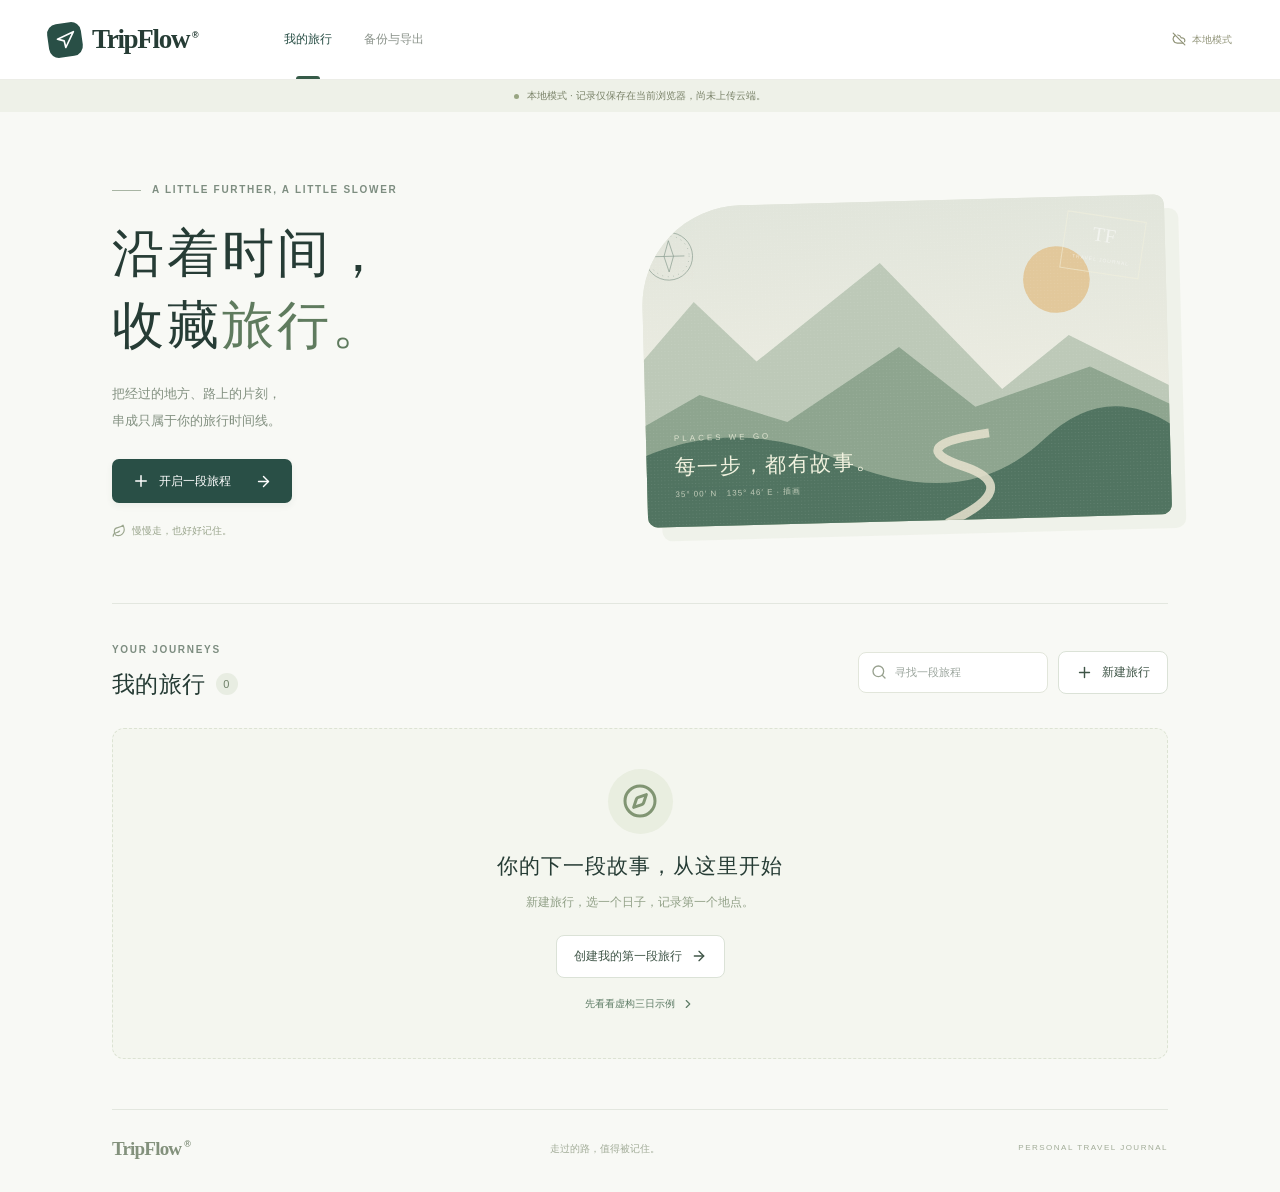
==== tripflow/index.html @ 46a71706 "feat: 首页增加 TripFlow 入口并发布 v1.0.2 挂载 /tripflow/ 静态应用，保留原学术主页。源码对应 tripflow 提交 64215b6。验证：桌面和手机主页链接、应用" ====
<!doctype html><html lang="zh-CN"><head><meta charset="UTF-8"/><meta name="viewport" content="width=device-width, initial-scale=1.0"/><meta name="theme-color" content="#294f46"/><meta name="description" content="TripFlow，沿着时间，收藏旅行。私人的每日旅行时间线。"/><link rel="icon" href="/tripflow/favicon.svg"/><title>TripFlow · 沿着时间，收藏旅行</title>  <script type="module" crossorigin src="/tripflow/assets/index-Bw_y4Fgg.js"></script>
  <link rel="modulepreload" crossorigin href="/tripflow/assets/react-vendor-WMYnhAEN.js">
  <link rel="modulepreload" crossorigin href="/tripflow/assets/time-vendor-Cg8xfoQg.js">
  <link rel="modulepreload" crossorigin href="/tripflow/assets/cloud-vendor-De9GV7Vy.js">
  <link rel="modulepreload" crossorigin href="/tripflow/assets/validation-vendor-CjbDRD19.js">
  <link rel="modulepreload" crossorigin href="/tripflow/assets/backup-vendor-w83gWbGJ.js">
  <link rel="stylesheet" crossorigin href="/tripflow/assets/index-Dh1V-35g.css">
</head><body><div id="root"></div></body></html>
---- tripflow/assets/index-Dh1V-35g.css ----
@layer properties{@supports (((-webkit-hyphens:none)) and (not (margin-trim:inline))) or ((-moz-orient:inline) and (not (color:rgb(from red r g b)))){*,:before,:after,::backdrop{--tw-rotate-x:initial;--tw-rotate-y:initial;--tw-rotate-z:initial;--tw-skew-x:initial;--tw-skew-y:initial;--tw-outline-style:solid}}}@layer theme{:root,:host{--font-sans:"Inter", "Segoe UI", "PingFang SC", "Microsoft YaHei", sans-serif;--font-mono:ui-monospace, SFMono-Regular, Menlo, Monaco, Consolas, "Liberation Mono", "Courier New", monospace;--spacing:.25rem;--default-font-family:var(--font-sans);--default-mono-font-family:var(--font-mono)}}@layer base{*,:after,:before,::backdrop{box-sizing:border-box;border:0 solid;margin:0;padding:0}::file-selector-button{box-sizing:border-box;border:0 solid;margin:0;padding:0}html,:host{-webkit-text-size-adjust:100%;tab-size:4;line-height:1.5;font-family:var(--default-font-family,-apple-system, BlinkMacSystemFont, "Segoe UI", Roboto, "Helvetica Neue", "Noto Sans", Arial, sans-serif, "Apple Color Emoji", "Segoe UI Emoji", "Segoe UI Symbol", "Noto Color Emoji");font-feature-settings:var(--default-font-feature-settings,normal);font-variation-settings:var(--default-font-variation-settings,normal);-webkit-tap-highlight-color:transparent}hr{height:0;color:inherit;border-top-width:1px}abbr:where([title]){-webkit-text-decoration:underline dotted;text-decoration:underline dotted}h1,h2,h3,h4,h5,h6{font-size:inherit;font-weight:inherit}a{color:inherit;-webkit-text-decoration:inherit;text-decoration:inherit}b,strong{font-weight:bolder}code,kbd,samp,pre{font-family:var(--default-mono-font-family,ui-monospace, SFMono-Regular, Menlo, Monaco, Consolas, "Liberation Mono", "Courier New", monospace);font-feature-settings:var(--default-mono-font-feature-settings,normal);font-variation-settings:var(--default-mono-font-variation-settings,normal);font-size:1em}small{font-size:80%}sub,sup{vertical-align:baseline;font-size:75%;line-height:0;position:relative}sub{bottom:-.25em}sup{top:-.5em}table{text-indent:0;border-color:inherit;border-collapse:collapse}:-moz-focusring:where(:not(iframe)){outline:auto}progress{vertical-align:baseline}summary{display:list-item}ol,ul,menu{list-style:none}img,svg,video,canvas,audio,iframe,embed,object{vertical-align:middle;display:block}img,video{max-width:100%;height:auto}button,input,select,optgroup,textarea{font:inherit;font-feature-settings:inherit;font-variation-settings:inherit;letter-spacing:inherit;color:inherit;opacity:1;background-color:#0000;border-radius:0}::file-selector-button{font:inherit;font-feature-settings:inherit;font-variation-settings:inherit;letter-spacing:inherit;color:inherit;opacity:1;background-color:#0000;border-radius:0}:where(select:is([multiple],[size])) optgroup{font-weight:bolder}:where(select:is([multiple],[size])) optgroup option{padding-inline-start:20px}::file-selector-button{margin-inline-end:4px}::placeholder{opacity:1}@supports (not ((-webkit-appearance:-apple-pay-button))) or (contain-intrinsic-size:1px){::placeholder{color:currentColor}@supports (color:color-mix(in lab,red,red)){::placeholder{color:color-mix(in oklab,currentcolor 50%,transparent)}}}textarea{resize:vertical}::-webkit-search-decoration{-webkit-appearance:none}::-webkit-date-and-time-value{min-height:1lh;text-align:inherit}::-webkit-datetime-edit{display:inline-flex}::-webkit-datetime-edit-fields-wrapper{padding:0}::-webkit-datetime-edit{padding-block:0}::-webkit-datetime-edit-year-field{padding-block:0}::-webkit-datetime-edit-month-field{padding-block:0}::-webkit-datetime-edit-day-field{padding-block:0}::-webkit-datetime-edit-hour-field{padding-block:0}::-webkit-datetime-edit-minute-field{padding-block:0}::-webkit-datetime-edit-second-field{padding-block:0}::-webkit-datetime-edit-millisecond-field{padding-block:0}::-webkit-datetime-edit-meridiem-field{padding-block:0}::-webkit-calendar-picker-indicator{line-height:1}:-moz-ui-invalid{box-shadow:none}button,input:where([type=button],[type=reset],[type=submit]){appearance:button}::file-selector-button{appearance:button}::-webkit-inner-spin-button{height:auto}::-webkit-outer-spin-button{height:auto}[hidden]:where(:not([hidden=until-found])){display:none!important}}@layer components;@layer utilities{.collapse{visibility:collapse}.sr-only{clip-path:inset(50%);white-space:nowrap;border-width:0;width:1px;height:1px;margin:-1px;padding:0;position:absolute;overflow:hidden}.static{position:static}.block{display:block}.contents{display:contents}.flex{display:flex}.table{display:table}.transform{transform:var(--tw-rotate-x,) var(--tw-rotate-y,) var(--tw-rotate-z,) var(--tw-skew-x,) var(--tw-skew-y,)}.items-center{align-items:center}.justify-between{justify-content:space-between}.gap-2{gap:calc(var(--spacing) * 2)}.gap-3{gap:calc(var(--spacing) * 3)}.outline{outline-style:var(--tw-outline-style);outline-width:1px}}:root{font-family:var(--font-sans);color:#263c35;font-synthesis:none;--green:#294f46;--muted:#7b8880;--line:#e3e7df;--serif:Georgia, "Noto Serif SC", "Songti SC", "SimSun", serif;background:#f8f9f5;font-size:14px;font-weight:400;line-height:1.6}*{box-sizing:border-box}body{min-width:320px;margin:0}button,a,input,select,textarea{-webkit-tap-highlight-color:transparent}button,a{touch-action:manipulation}button{cursor:pointer;font:inherit}button:disabled,.disabled{opacity:.45;cursor:not-allowed}a{color:inherit;text-decoration:none}svg{flex-shrink:0}h1,h2,h3,p{margin:0}button{color:inherit;background:0 0;border:0}input,select,textarea{font:inherit;color:inherit}input:not([type=file]),select,textarea{background:#fff;border:1px solid #dde3d9;border-radius:9px;outline:none;width:100%;min-height:43px;padding:10px 12px}input:focus,select:focus,textarea:focus{border-color:#739687;box-shadow:0 0 0 3px #294f4610}input::placeholder,textarea::placeholder{color:#9aa49c}textarea{resize:vertical;min-height:85px}label{letter-spacing:.02em;flex-direction:column;gap:7px;font-size:12px;font-weight:600;display:flex}input,select,textarea{letter-spacing:normal;font-weight:400}button:focus-visible,a:focus-visible,summary:focus-visible{outline-offset:3px;outline:3px solid #93b4a4}::selection{background:#d6e6d9}hr{border:0;border-top:1px solid var(--line);margin:22px 0}.muted{color:var(--muted)}.small{font-size:12px}.eyebrow{letter-spacing:.17em;color:#7d8d80;align-items:center;gap:11px;font-size:10px;font-weight:600;display:flex}.tiny-line{background:#a8b5a4;width:29px;height:1px;display:inline-block}.btn{white-space:nowrap;border-radius:8px;justify-content:center;align-items:center;gap:9px;min-height:43px;padding:10px 17px;font-size:12px;font-weight:600;line-height:1.4;transition:background .18s,transform .18s;display:inline-flex}.btn:hover:not(:disabled){transform:translateY(-1px)}.btn-primary{color:#fff;background:#294f46;box-shadow:0 3px 7px #294f4610}.btn-primary:hover:not(:disabled){background:#356455}.btn-outline{color:#3f5547;background:#fff;border:1px solid #dbe2d7}.btn-outline:hover:not(:disabled){background:#f1f5ee}.btn-ghost{color:#778578;background:0 0}.btn-ghost:hover:not(:disabled){color:#294f46;background:#e9eee5}.btn-danger{color:#fff;background:#a84f45}.btn-sm{min-height:35px;padding:8px 13px;font-size:11px}.btn-icon{width:34px;min-width:34px;height:34px;min-height:34px;padding:0}.full-width{width:100%}.text-button{color:#5d7b65;align-items:center;gap:6px;font-size:12px;font-weight:600;display:inline-flex}.page-width{max-width:1140px;margin:0 auto;padding:0 42px}.site-header{background:#fff;border-bottom:1px solid #ecede7;height:80px}.header-inner{justify-content:space-between;align-items:center;gap:25px;max-width:1280px;height:100%;margin:auto;padding:0 48px;display:flex}.brand{align-items:center;gap:10px;display:flex}.brand-icon{color:#fff;background:#294f46;border-radius:10px;place-items:center;width:34px;height:34px;display:grid;transform:rotate(-8deg)}.brand-icon svg{transform:rotate(8deg)}.brand-word{letter-spacing:-1.3px;font-family:Georgia,serif;font-size:27px;font-weight:700}.brand-word>span{font-family:var(--font-sans);vertical-align:super;letter-spacing:0;margin-left:3px;font-size:9px}.site-header nav{color:#8b938b;align-items:center;gap:32px;height:100%;margin-left:60px;margin-right:auto;font-size:12px;display:flex}.site-header nav>a,.site-header nav>button{align-items:center;height:100%;display:flex;position:relative}.site-header nav .nav-active{color:#294f46;font-weight:600}.site-header nav .nav-active:after{content:"";background:#365b48;border-radius:3px 3px 0 0;width:24px;height:3px;position:absolute;bottom:0;left:calc(50% - 12px)}.header-account{align-items:center;gap:20px;display:flex}.sync-status{color:#56735c;white-space:nowrap;gap:6px;font-size:10px;display:flex}.sync-status.local{color:#919479}.account-avatar{background:#e4ebdf;border:1px solid #d6dfcc;border-radius:50%;justify-content:center;align-items:center;gap:2px;width:35px;height:35px;font-size:12px;display:flex}.mode-banner,.network-banner,.error-banner{color:#7a8369;background:#eef1e8;flex-wrap:wrap;justify-content:center;align-items:center;gap:8px;min-height:32px;padding:7px 20px;font-size:10px;display:flex}.mode-banner button{text-underline-offset:3px;align-items:center;gap:4px;text-decoration:underline;display:inline-flex}.status-dot{background:#98a582;border-radius:50%;width:5px;height:5px}.network-banner{color:#977943;background:#f8ecd4}.error-banner{color:#a25943;background:#f9eae4}.error-banner button{text-decoration:underline}.home-hero{border-bottom:1px solid var(--line);grid-template-columns:1fr 1.1fr;align-items:center;gap:55px;padding:70px 0 64px;display:grid}.hero-copy h1{font-family:var(--serif);letter-spacing:3px;margin:20px 0 18px;font-size:52px;font-weight:500;line-height:1.38}.hero-copy h1 span{color:#5f7b5e}.hero-description{color:#829080;margin-bottom:25px;font-size:13px;line-height:2.1}.hero-copy .btn{border-radius:7px;padding:13px 20px;font-size:12px}.hero-copy .btn svg:last-child{margin-left:15px}.hero-footnote{color:#9ba68e;align-items:center;gap:6px;margin-top:20px;font-size:10px;display:flex}.hero-landscape{background:#e4e7dc;border-radius:100px 10px 10px;height:320px;position:relative;overflow:hidden;transform:rotate(-1.5deg);box-shadow:14px 14px #e8ebdf80}.cover-illustration,.cover-image{object-fit:cover;width:100%;height:100%;display:block}.hero-illustration{height:100%;transform:scale(1.02)}.postcard-label{color:#f1f2df;flex-direction:column;gap:5px;display:flex;position:absolute;bottom:25px;left:28px}.postcard-label>span:first-child{letter-spacing:3px;opacity:.8;font-size:8px}.postcard-label strong{font-family:var(--serif);letter-spacing:1.6px;font-size:21px;font-weight:400}.postcard-coordinate{letter-spacing:1px;opacity:.7;font-size:8px}.postcard-stamp{color:#fff8;text-align:center;border:1px solid #f2f1dc8c;padding:8px 10px;font-family:Georgia,serif;font-size:20px;line-height:1;position:absolute;top:20px;right:23px;transform:rotate(10deg)}.postcard-stamp small{font-family:var(--font-sans);letter-spacing:1px;font-size:5px}.trips-section{padding:38px 0 50px}.section-heading{justify-content:space-between;align-items:center;gap:20px;margin-bottom:25px;display:flex}.section-heading h2{letter-spacing:.4px;align-items:center;gap:10px;margin-top:8px;font-size:23px;font-weight:600;display:flex}.count-badge{color:#6f8168;background:#e8ede2;border-radius:50%;place-items:center;width:22px;height:22px;font-size:11px;font-weight:400;display:grid}.collection-tools{align-items:center;gap:10px;display:flex}.search-field{color:#98a18f;background:#fff;border:1px solid #e2e6db;border-radius:8px;align-items:center;gap:8px;width:190px;padding-left:12px;display:flex}.search-field input:not([type=file]){box-shadow:none;background:0 0;border:0;min-height:39px;padding:8px 8px 8px 0;font-size:11px}.trip-grid{grid-template-columns:repeat(3,minmax(0,1fr));gap:24px;display:grid}.trip-card{background:#fff;border:1px solid #e2e7dc;border-radius:12px;min-width:0;transition:transform .2s,box-shadow .2s;overflow:hidden}.trip-card:hover{transform:translateY(-4px);box-shadow:0 12px 30px #233e3210}.trip-cover{height:170px;position:relative;overflow:hidden}.trip-cover .cover-illustration,.trip-cover img{transition:transform .4s}.trip-card:hover .cover-illustration,.trip-card:hover img{transform:scale(1.04)}.trip-days{letter-spacing:1px;color:#4e6651;background:#ffffffe0;border-radius:4px;padding:4px 7px;font-size:8px;font-weight:600;position:absolute;top:14px;right:14px}.trip-cover-arrow{color:#fff;background:#ffffff21;border:1px solid #ffffff73;border-radius:50%;place-items:center;width:31px;height:31px;display:grid;position:absolute;bottom:15px;right:16px}.trip-card-body{padding:19px 20px 15px}.trip-meta{color:#8d998a;letter-spacing:.6px;align-items:center;gap:6px;font-size:9px;display:flex}.trip-card h3{margin-top:9px;font-size:17px;font-weight:600;line-height:1.6}.trip-card-body>p{color:#8d9788;-webkit-line-clamp:2;-webkit-box-orient:vertical;min-height:40px;margin-top:5px;font-size:11px;line-height:1.8;display:-webkit-box;overflow:hidden}.trip-card-footer{color:#7d8c75;border-top:1px solid #edf0e7;justify-content:space-between;margin-top:17px;padding-top:12px;font-size:10px;display:flex}.trip-card-footer>span{align-items:center;gap:5px;display:flex}.empty-home{text-align:center;background:#f4f6ef;border:1px dashed #dce3d3;border-radius:12px;flex-direction:column;align-items:center;padding:40px 20px 46px;display:flex}.empty-compass{color:#819573;background:#e9eee0;border-radius:50%;place-items:center;width:65px;height:65px;margin-bottom:16px;display:grid}.empty-home h3,.empty-day h3{font-family:var(--serif);letter-spacing:1px;font-size:21px;font-weight:500}.empty-home p,.empty-day p{color:#91a087;margin:10px 0 22px;font-size:12px}.sample-link{margin-top:18px;font-size:10px;font-weight:400}.page-footer{border-top:1px solid var(--line);color:#a2ac98;justify-content:space-between;align-items:center;gap:20px;padding:24px 0 28px;font-size:10px;display:flex}.page-footer .brand-word{color:#83917c;letter-spacing:-.8px;font-size:19px}.page-footer>span:last-child{letter-spacing:1.5px;font-size:8px}.loading-card{color:#83917c;justify-content:center;align-items:center;gap:10px;min-height:220px;display:flex}.spin{animation:1.1s linear infinite spin}@keyframes spin{to{transform:rotate(360deg)}}.trip-page{padding-bottom:35px}.breadcrumbs{color:#97a08f;align-items:center;gap:12px;margin:27px 0 32px;font-size:10px;display:flex}.breadcrumbs a{color:#6d8267;align-items:center;gap:6px;display:flex}.trip-heading{justify-content:space-between;align-items:center;gap:25px;display:flex}.trip-heading h1{font-family:var(--serif);letter-spacing:1.7px;margin-top:9px;font-size:33px;font-weight:500}.trip-subtitle{color:#8a9781;flex-wrap:wrap;align-items:center;gap:18px;margin-top:12px;font-size:10px;display:flex}.trip-subtitle span,.trip-heading-actions{align-items:center;gap:5px;display:flex}.trip-description{color:#8b9782;white-space:pre-wrap;max-width:650px;margin-top:18px;font-size:12px;line-height:1.9}.day-navigation{border-bottom:1px solid var(--line);justify-content:space-between;align-items:center;gap:25px;margin-top:34px;padding-bottom:0;display:flex}.day-tabs{scrollbar-width:thin;gap:7px;padding-bottom:14px;display:flex;overflow-x:auto}.day-tabs button{color:#a0a994;border:1px solid #0000;border-radius:9px;flex-direction:column;justify-content:center;align-items:center;min-width:76px;padding:10px 15px;transition:background .2s;display:flex}.day-tabs button>span{letter-spacing:1px;font-size:8px}.day-tabs button>strong{margin:1px 0;font-size:18px;font-weight:500}.day-tabs button>small{font-size:9px}.day-tabs button.active{color:#fff;background:#294f46;box-shadow:0 4px 8px #294f4615}.day-tabs button:hover:not(.active){background:#eaf0e2}.day-route-button{flex-shrink:0;align-self:center;margin-bottom:14px}.daily-content{max-width:810px;margin:32px auto 0}.daily-heading{justify-content:space-between;align-items:center;gap:20px;display:flex}.daily-heading h2{letter-spacing:.8px;margin-top:5px;font-size:23px;font-weight:500}.daily-heading h2>span{color:#97a08e;letter-spacing:0;margin-left:12px;font-size:12px;font-weight:400}.date-controls{align-items:center;gap:3px;display:flex}.date-picker-label{color:#9aa491;flex-direction:row;align-items:center;gap:5px;display:flex}.date-picker-label input:not([type=file]){background:0 0;border:0;max-width:125px;min-height:34px;padding:6px;font-size:10px}.daily-stats{color:#9ca691;border-bottom:1px solid #e8ece1;flex-wrap:wrap;align-items:center;gap:25px;margin-bottom:25px;padding:15px 0 21px;font-size:10px;display:flex}.daily-stats>span{align-items:center;gap:5px;display:flex}.daily-stats strong{color:#63755a;font-weight:500}.day-connection{color:#87967b;text-align:left;background:#edf1e7;border-radius:7px;align-items:center;gap:7px;width:100%;margin:15px 0 25px;padding:10px 14px;font-size:10px;display:flex}.day-connection>span:last-child,.day-connection.next>span:nth-child(2){color:#9ba68e;white-space:nowrap;margin-left:auto;font-size:9px}.day-connection.next{margin-top:23px;margin-bottom:0}.timeline{margin-top:20px;position:relative}.timeline:before{content:"";background:#dce4d2;width:1px;position:absolute;top:16px;bottom:25px;left:98px}.timeline-item{grid-template-columns:73px 28px minmax(0,1fr);gap:11px;margin-bottom:18px;scroll-margin-top:45px;display:grid;position:relative}.timeline-time{font-variant-numeric:tabular-nums;flex-direction:column;align-items:flex-end;padding-top:15px;line-height:1.5;display:flex}.timeline-time strong{letter-spacing:.2px;font-size:16px;font-weight:500}.timeline-time>span{color:#95a08d;font-size:11px}.timeline-time small{color:#aab19f;margin-top:7px;font-size:9px}.timeline-dot{color:#6f865e;z-index:1;background:#e5ecdb;border:4px solid #f8f9f5;border-radius:50%;place-items:center;width:28px;height:28px;margin-top:16px;display:grid;position:relative}.transport .timeline-dot{color:#9d926c;background:#eee9d9}.moment .timeline-dot{color:#8e83a3;background:#ebe6ee}.entry-card{background:#fff;border:1px solid #e2e7dc;border-radius:10px;padding:14px 20px 18px;box-shadow:0 2px 3px #233e3202}.transport .entry-card{background:#f1f3ec;border-color:#e4e8dd;padding-top:8px;padding-bottom:12px}.moment .entry-card{background:#fcfbfd}.entry-topline{justify-content:space-between;align-items:center;height:27px;margin-bottom:3px;display:flex}.entry-type{color:#879475;letter-spacing:.5px;background:#edf1e7;border-radius:4px;padding:2px 7px;font-size:9px;display:inline-flex}.entry-type.transport{color:#8f8c62;background:#e9e9db}.entry-type.moment{color:#97869f;background:#f0ebf3}.entry-actions{gap:1px;margin-right:-8px;display:flex}.entry-actions .btn-icon{color:#a8b09d;width:29px;min-width:29px;height:29px;min-height:29px}.entry-card h3{letter-spacing:.2px;margin-top:3px;font-size:17px;font-weight:500}.transport .entry-card h3{font-size:14px}.entry-place{color:#6e8665;text-align:left;align-items:center;gap:5px;margin-top:7px;font-size:11px;display:flex}.entry-place svg:last-child{opacity:.45}.entry-notes{color:#8c9982;white-space:pre-wrap;overflow-wrap:anywhere;margin-top:12px;font-size:12px;line-height:1.9}.transport .entry-notes{margin-top:8px;font-size:11px}.transport-stations{color:#7f8d73;flex-wrap:wrap;align-items:center;gap:8px;margin-top:5px;font-size:11px;display:flex}.transport-stations button{text-align:left;text-underline-offset:3px;-webkit-text-decoration:underline #cbd3c0;text-decoration:underline #cbd3c0}.line-label{color:#889573;align-items:center;gap:5px;margin-top:5px;font-size:10px;display:inline-flex}.estimate-line{color:#81916f;flex-wrap:wrap;gap:12px;margin-top:9px;font-size:10px;display:flex}.estimate-line span{color:#a5ac97}.entry-photos{margin-top:14px}.entry-photos summary{color:#a0aa95;cursor:pointer;align-items:center;gap:5px;font-size:10px;list-style:none;display:flex}.entry-photos summary:after{content:"⌄";margin-left:3px}.photo-strip{gap:8px;margin-top:9px;display:flex;overflow-x:auto}.photo-thumb{color:#9ba78c;background:#edf1e6;border-radius:6px;flex-shrink:0;place-items:center;width:105px;height:78px;padding:0;display:grid;overflow:hidden}.photo-thumb img{object-fit:cover;width:100%;height:100%}.photo-thumb>span{flex-direction:column;align-items:center;gap:4px;font-size:9px;display:flex}.cross-day,.overlap-warning{color:#8a9779;align-items:center;gap:5px;margin-top:8px;font-size:10px;display:flex}.overlap-warning{color:#b29458}.timezone-detail{color:#a0ab92;margin-top:9px;font-size:9px;line-height:1.8}.timeline-gap{color:#a7af9c;align-items:center;gap:8px;padding:3px 0 17px 123px;font-size:9px;display:flex;position:relative}.timeline-gap>span:first-child{color:#a0a78f}.timeline-gap button{background:#e9ede1;border-radius:50%;place-items:center;width:19px;height:19px;display:grid}.add-timeline{color:#809272;background:#f2f5ec;border:1px dashed #d9e2cd;border-radius:8px;align-items:center;gap:10px;width:calc(100% - 113px);margin-left:113px;padding:15px 18px;font-size:12px;display:flex}.add-timeline>span{background:#e3ead8;border-radius:50%;place-items:center;width:23px;height:23px;display:grid}.add-timeline small{color:#a6b093;margin-left:auto;font-size:9px}.daily-footer{border-top:1px solid var(--line);color:#a8b09b;justify-content:space-between;align-items:center;gap:15px;margin-top:20px;padding:19px 0;font-size:10px;display:flex}.daily-footer .btn{font-size:10px}.empty-day{text-align:center;z-index:1;background:#f8f9f5;flex-direction:column;align-items:center;padding:45px 20px;display:flex;position:relative}.empty-day:before{content:"";pointer-events:none;border:1px dashed #dce3d3;border-radius:10px;position:absolute;inset:0}.empty-day h3{font-size:20px}.dialog-overlay{-webkit-backdrop-filter:blur(5px);backdrop-filter:blur(5px);z-index:100;background:#172e2766;animation:.17s ease-out fade;position:fixed;inset:0}.dialog-content{z-index:101;background:#fcfdf9;border:1px solid #edf0e8;border-radius:16px;outline:none;width:min(580px,100vw - 32px);max-height:90dvh;animation:.17s ease-out fade;position:fixed;top:50%;left:50%;overflow:auto;transform:translate(-50%,-50%);box-shadow:0 25px 100px #1d382c44}.dialog-wide{width:min(920px,100vw - 32px)}.dialog-header{z-index:3;background:#fcfdf9;border-bottom:1px solid #e8eddf;justify-content:space-between;align-items:center;gap:15px;padding:25px 27px 20px;display:flex;position:sticky;top:0}.dialog-header h2{font-family:var(--serif);letter-spacing:.7px;font-size:23px;font-weight:500}.dialog-header p{margin-top:7px;font-size:11px;line-height:1.7}.form-body{flex-direction:column;gap:18px;padding:23px 27px 25px;display:flex}.form-body form{flex-direction:column;gap:18px;display:flex}.form-fieldset{border:0;flex-direction:column;gap:17px;min-width:0;margin:0;padding:0;display:flex}.form-grid{grid-template-columns:minmax(0,1fr) minmax(0,1fr);gap:15px;display:grid}.span-2{grid-column:span 2}.form-footer{border-top:1px solid var(--line);justify-content:space-between;align-items:center;gap:15px;margin-top:7px;padding-top:19px;display:flex}.notice{color:#928158;overflow-wrap:anywhere;white-space:pre-wrap;background:#f1efdf;border:1px solid #e7e4cf;border-radius:7px;padding:11px 14px;font-size:11px;line-height:1.8}.notice.error{color:#ae6954;background:#f8ece7;border-color:#eddbd4}.notice.success{color:#6c865a;background:#edf3e7;border-color:#dce8d0}.notice p+p{margin-top:8px}.notice .btn{margin-top:10px}.cover-options{grid-template-columns:repeat(4,1fr);gap:10px;display:grid}.cover-option{color:#fff;border:2px solid #0000;border-radius:7px;justify-content:space-between;align-items:flex-end;height:61px;padding:9px 10px;font-size:11px;display:flex;box-shadow:inset 0 -25px 35px #23433233}.cover-mountain{background:linear-gradient(150deg,#dae1cf,#6b8b70)}.cover-coast{background:linear-gradient(150deg,#d7e1d9,#6f9fa2)}.cover-city{background:linear-gradient(150deg,#dfd8bf,#829273)}.cover-forest{background:linear-gradient(150deg,#c6d5b8,#456d53)}.cover-option.selected{border-color:#294f46}.segmented{background:#edf1e7;border-radius:9px;gap:3px;padding:4px;display:flex}.segmented button{color:#8d9b7e;white-space:nowrap;border-radius:6px;flex:1;justify-content:center;align-items:center;gap:6px;padding:9px 4px;font-size:11px;display:flex}.segmented button.active{color:#42623f;background:#fff;box-shadow:0 2px 5px #294f4608}.location-control{flex-direction:column;gap:7px;display:flex}.location-row{gap:7px;display:flex}.location-row select{flex:1;min-width:0;font-size:12px}.location-row .btn{padding:8px 12px}.transfer-arrow{color:#a2ac94;justify-content:center;margin-top:-8px;margin-bottom:-8px;display:flex;transform:rotate(90deg)}.walk-panel{background:#edf3e6;border:1px solid #e1e9d5;border-radius:9px;flex-direction:column;gap:12px;padding:15px;display:flex}.walk-panel strong{align-items:center;gap:6px;font-size:12px;font-weight:500;display:flex}.walk-panel label{max-width:175px;font-size:10px}.walk-panel p{font-size:10px;line-height:1.8}.walk-panel .route-estimate{color:#4f7248;font-size:13px}.section-label{justify-content:space-between;align-items:center;font-size:12px;font-weight:500;display:flex}.upload-label{color:#6e8c61;cursor:pointer;flex-direction:row;align-items:center;gap:6px;font-size:11px;display:inline-flex}.upload-label input{display:none}.photo-edit-grid{grid-template-columns:repeat(3,minmax(0,1fr));gap:12px;display:grid}.photo-edit-grid>div{min-width:0;position:relative}.photo-edit-grid img,.photo-edit-grid .photo-thumb{object-fit:cover;border-radius:7px;width:100%;height:95px}.photo-edit-grid input:not([type=file]){min-height:30px;margin-top:5px;padding:6px 8px;font-size:10px}.remove-photo{color:#9b8b77;background:#fff;border-radius:50%;place-items:center;width:21px;height:21px;display:grid;position:absolute;top:4px;right:4px}.map-search{color:#8a9f7c;background:#fff;border:1px solid #dae3d1;border-radius:9px;align-items:center;gap:10px;margin:20px 25px 12px;padding-left:14px;display:flex}.map-search input:not([type=file]){box-shadow:none;border:0;font-size:13px}.map-search select{border:0;width:85px;padding:8px;font-size:10px}.map-search>svg:last-child{margin-right:13px}.map-search+.notice,.dialog-content>.notice{margin:10px 25px}.place-results{max-height:195px;margin:0 25px 12px;overflow:auto}.place-results>button{text-align:left;color:#6d8660;border-radius:6px;align-items:center;gap:10px;width:100%;padding:9px 11px;font-size:12px;display:flex}.place-results>button:hover{background:#edf2e7}.place-results>button>span{flex:1}.place-results small{color:#a2ad95;margin-top:2px;font-size:9px;display:block}.place-results strong{font-weight:500}.place-results .eyebrow{margin:12px 0 6px;font-size:8px}.map-frame{border:1px solid #dae3d1;border-radius:10px;margin:16px 25px;position:relative;overflow:hidden}.leaflet-map{width:100%;height:350px;font-family:var(--font-sans);z-index:0;background-image:linear-gradient(#aabb9630 1px,#0000 1px),linear-gradient(90deg,#aabb9630 1px,#0000 1px);background-size:35px 35px;background-color:#edf0e5!important}.leaflet-container .leaflet-control-attribution{background:#fffd;font-size:8px}.number-marker>span{color:#fff;background:#294f46;border:2px solid #fff;border-radius:50% 50% 50% 0;place-items:center;width:30px;height:30px;font-size:12px;display:grid;transform:rotate(-45deg);box-shadow:0 2px 5px #233e3233}.number-marker>span.station{background:#a28e65;border-radius:5px;transform:none}.number-marker>span:not(.station){border-radius:50%;font-style:normal;transform:none}.map-manual{padding:0 25px 25px}.map-manual input{min-height:37px;font-size:12px}.map-manual .form-footer{margin-top:20px}.map-manual .form-grid{gap:11px}.map-manual label{font-size:10px}.map-legend{color:#92a082;flex-wrap:wrap;gap:12px;padding:0 25px 22px;font-size:9px;display:flex}.map-legend>span{align-items:center;gap:5px;display:flex}.legend-line{background:#2a7766;width:20px;height:3px;display:inline-block}.legend-line.gps{background:#9874a6}.legend-line.dashed{background:0 0;border-top:2px dashed #988369;height:0}.map-empty{z-index:1;white-space:nowrap;color:#819071;pointer-events:none;background:#ffffffdc;border-radius:8px;padding:14px 20px;font-size:12px;position:absolute;top:50%;left:50%;transform:translate(-50%,-50%)}.photo-viewer{text-align:center;padding:25px}.photo-large{background:#eff2e9;width:100%;height:auto;min-height:200px;max-height:60vh}.photo-large img{object-fit:contain;width:100%;height:auto;max-height:60vh}.photo-viewer p{margin-top:15px;font-size:13px}.backup-option{color:#76906a;align-items:center;gap:14px;display:flex}.backup-option>div{flex:1}.backup-option strong{color:#4b6845;font-size:13px;font-weight:500}.backup-option p{margin-top:5px;font-size:10px;line-height:1.8}.backup-import{color:#7b986c;cursor:pointer;background:#f0f5e9;border:1px dashed #cfdcc1;border-radius:9px;align-items:center;padding:24px;position:relative}.backup-import input{opacity:0;cursor:pointer;width:100%;height:100%;position:absolute;inset:0}.auth-art{color:#839b71;background:#edf2e5;border-radius:9px;justify-content:center;align-items:center;gap:12px;height:110px;font-size:12px;display:flex}.overview-actions{flex-wrap:wrap;gap:8px;display:flex}.overview-stats{background:#edf2e6;border-radius:7px;margin:20px 0;padding:15px;font-size:11px}.report-entry{border-bottom:1px solid var(--line);break-inside:avoid;padding:18px 0}.report-entry small{color:#8b9b80;font-size:10px}.report-entry h3{margin-top:8px;font-size:16px;font-weight:500}.report-entry p{color:#8d9b80;white-space:pre-wrap;margin-top:6px;font-size:12px}.print-report>h2{font-family:var(--serif);font-size:27px}.print-report>p{white-space:pre-wrap;margin-top:10px;font-size:12px}.toast{z-index:150;color:#fff;background:#294f46;border-radius:9px;align-items:center;gap:10px;max-width:calc(100vw - 32px);padding:13px 16px;font-size:12px;animation:.2s fade;display:flex;position:fixed;bottom:30px;left:50%;transform:translate(-50%);box-shadow:0 10px 30px #193c3230}.toast>span{overflow-wrap:anywhere;min-width:0}.toast button{color:#c7d6be;place-items:center;margin-left:8px;display:grid}.loading-overlay{z-index:140;color:#7c976a;background:#f4f8edee;justify-content:center;align-items:center;gap:12px;display:flex;position:fixed;inset:0}.fatal-error{color:#638259;flex-direction:column;justify-content:center;align-items:center;gap:18px;min-height:100vh;display:flex}.sr-only{clip:rect(0,0,0,0);white-space:nowrap;border:0;width:1px;height:1px;margin:-1px;padding:0;overflow:hidden;position:absolute!important}@keyframes fade{0%{opacity:0}to{opacity:1}}@media(min-width:1400px){.home-hero{padding-top:85px;padding-bottom:80px}.hero-landscape{height:350px}.hero-copy h1{font-size:56px}}@media(max-width:950px){.header-inner{padding:0 28px}.site-header nav{gap:25px;margin-left:25px}.page-width{padding-left:28px;padding-right:28px}.home-hero{gap:30px;padding-top:50px;padding-bottom:50px}.hero-copy h1{font-size:43px}.hero-landscape{height:290px}.trip-grid{grid-template-columns:repeat(2,minmax(0,1fr))}.trip-heading h1{font-size:28px}}@media(max-width:640px){:root{font-size:14px}.site-header{height:65px}.header-inner{gap:10px;padding:0 18px}.brand-word{font-size:24px}.brand-icon{width:30px;height:30px}.site-header nav{display:none}.header-account{gap:10px}.sync-status{gap:3px;font-size:9px}.header-account .btn{padding:8px 10px}.page-width{padding-left:20px;padding-right:20px}.mode-banner{gap:4px;padding-left:15px;padding-right:15px;font-size:9px;line-height:1.8}.mode-banner button{font-size:9px}.home-hero{flex-direction:column;align-items:stretch;gap:35px;padding:35px 0 30px;display:flex}.hero-copy .eyebrow{letter-spacing:.14em;font-size:8px}.hero-copy h1{letter-spacing:3px;margin:17px 0 14px;font-size:41px;line-height:1.4}.hero-description{margin-bottom:21px;font-size:12px}.hero-copy{position:relative}.hero-footnote{font-size:8px;position:absolute;bottom:10px;right:0}.hero-copy .btn svg:last-child{margin-left:3px}.hero-landscape{border-radius:70px 9px 9px;height:195px;margin-right:7px;transform:rotate(-1deg);box-shadow:7px 7px #e8ebdf80}.postcard-label{bottom:19px;left:23px}.postcard-label strong{font-size:18px}.postcard-label>span:first-child{font-size:7px}.postcard-coordinate{font-size:6px}.postcard-stamp{padding:7px;font-size:14px;top:15px;right:16px}.trips-section{padding:29px 0 34px}.section-heading{flex-wrap:wrap;gap:16px;margin-bottom:20px}.section-heading h2{margin-top:5px;font-size:21px}.section-heading .eyebrow{font-size:8px}.collection-tools{justify-content:space-between;width:100%}.search-field{flex:1;width:0}.collection-tools .btn{min-height:39px;padding:9px 12px;font-size:11px}.trip-grid{grid-template-columns:1fr;gap:20px}.trip-cover{height:190px}.trip-card-body{padding:18px 19px 15px}.trip-card h3{font-size:18px}.trip-meta{font-size:10px}.trip-card-body>p{font-size:12px}.trip-card-footer{font-size:11px}.empty-home{padding:30px 17px}.empty-home h3{font-size:19px}.empty-home p{font-size:11px;line-height:1.9}.empty-home .btn{font-size:11px}.page-footer{gap:10px;padding:20px 0;font-size:9px}.page-footer>span:last-child{display:none}.breadcrumbs{white-space:nowrap;margin:20px 0 23px;font-size:9px;overflow:hidden}.breadcrumbs>span:last-child{text-overflow:ellipsis;overflow:hidden}.trip-heading{display:block}.trip-heading h1{letter-spacing:1px;font-size:28px;line-height:1.5}.trip-heading .eyebrow{font-size:8px}.trip-subtitle{gap:7px 13px;margin-top:9px;font-size:9px}.trip-heading-actions{margin-top:16px}.trip-heading-actions .btn-sm{min-height:34px;font-size:10px}.trip-description{margin-top:11px;font-size:11px;line-height:1.9}.day-navigation{flex-direction:column;align-items:stretch;gap:10px;margin-top:25px}.day-tabs{gap:6px;padding-bottom:3px}.day-tabs button{min-width:67px;padding:9px 12px}.day-tabs button strong{font-size:17px}.day-tabs button small{font-size:8px}.day-route-button{align-self:flex-end;min-height:35px;margin-bottom:12px;padding:8px 12px;font-size:10px}.daily-content{margin-top:22px}.daily-heading{gap:4px}.daily-heading h2{font-size:20px}.daily-heading h2>span{margin:2px 0 0;font-size:10px;display:block}.daily-heading .eyebrow{font-size:8px}.date-controls .btn-icon{width:28px;min-width:28px}.date-picker-label{gap:0}.date-picker-label svg{display:none}.date-picker-label input:not([type=file]){max-width:104px;padding:5px 0;font-size:9px}.daily-stats{gap:9px 16px;margin-bottom:18px;padding:14px 0 16px;font-size:9px}.daily-stats svg{width:13px}.daily-stats>span{gap:4px}.daily-stats>span:nth-child(3){max-width:47%}.timeline{margin-top:13px}.timeline:before{left:64px}.timeline-item{grid-template-columns:45px 24px minmax(0,1fr);gap:7px;margin-bottom:14px}.timeline-time{padding-top:15px}.timeline-time strong{font-size:13px}.timeline-time>span{font-size:10px}.timeline-time small{text-align:right;margin-top:6px;font-size:8px;line-height:1.6}.timeline-dot{border-width:3px;width:24px;height:24px;margin-top:15px}.timeline-dot svg{width:12px}.entry-card{border-radius:9px;padding:11px 12px 14px}.entry-card h3{overflow-wrap:anywhere;font-size:15px;line-height:1.6}.transport .entry-card{padding:9px 12px 12px}.transport .entry-card h3{font-size:13px}.entry-type{padding:2px 5px;font-size:8px}.entry-topline{height:24px}.entry-actions{gap:0;margin-right:-5px}.entry-actions .btn-icon{width:26px;min-width:26px;height:28px;min-height:28px}.entry-actions svg{width:13px}.entry-place,.transport-stations{gap:4px;font-size:10px;line-height:1.8}.entry-notes{margin-top:8px;font-size:11px}.transport .entry-notes{font-size:10px}.timeline-gap{gap:6px;padding:0 0 12px 84px;font-size:8px}.photo-thumb{width:84px;height:65px}.entry-photos{margin-top:9px}.entry-photos summary{font-size:9px}.timezone-detail{overflow-wrap:anywhere;font-size:8px}.cross-day,.overlap-warning{align-items:flex-start;gap:3px;font-size:8px}.estimate-line{gap:3px 7px;font-size:8px}.line-label{font-size:9px}.add-timeline{flex-wrap:wrap;gap:7px;width:calc(100% - 77px);margin-left:77px;padding:14px 10px;font-size:11px}.add-timeline small{width:100%;margin-left:30px;font-size:8px}.add-timeline>span{width:22px;height:22px}.day-connection{align-items:flex-start;gap:4px;margin-bottom:18px;padding:9px;font-size:8px}.day-connection>span:first-of-type{flex:1}.day-connection>span:last-child,.day-connection.next>span:nth-child(2){font-size:7px}.daily-footer{font-size:8px}.daily-footer .btn{padding:8px;font-size:9px}.empty-day{padding:35px 13px}.empty-day h3{font-size:18px}.empty-day p{font-size:10px;line-height:1.9}.dialog-content{border-radius:12px;width:calc(100vw - 16px);max-height:95dvh}.dialog-wide{width:calc(100vw - 16px)}.dialog-header{gap:7px;padding:18px 17px 15px}.dialog-header h2{font-size:21px}.dialog-header p{font-size:10px;line-height:1.8}.form-body{gap:17px;padding:19px 17px 21px}.form-grid{gap:11px}.form-grid input{min-width:0;padding:9px 7px;font-size:12px}.form-grid label{min-width:0}.form-footer{gap:10px}.form-footer .small{font-size:9px}.segmented button{gap:4px;padding:9px 2px;font-size:10px}.segmented svg{width:14px}.location-row .btn{gap:4px;padding:8px;font-size:10px}.location-row select{padding:9px 7px;font-size:11px}.walk-panel{padding:12px}.walk-panel .btn{min-height:36px;padding:8px 10px;font-size:10px}.walk-panel strong{font-size:11px}.photo-edit-grid{gap:9px}.photo-edit-grid img,.photo-edit-grid .photo-thumb{height:75px}.photo-edit-grid input:not([type=file]){padding:5px;font-size:9px}.map-search{gap:5px;margin:15px 15px 10px;padding-left:9px}.map-search input:not([type=file]){padding-left:5px;padding-right:2px;font-size:12px}.map-search select{width:68px;padding:8px 3px;font-size:9px}.place-results{max-height:150px;margin:0 15px 10px}.place-results>button{font-size:11px}.dialog-content>.notice{margin:10px 15px;font-size:10px}.map-frame{margin:13px 15px}.leaflet-map{height:310px}.map-manual{padding:0 15px 20px}.map-legend{gap:9px;padding:0 15px 17px;font-size:8px}.map-empty{font-size:10px}.photo-viewer{padding:17px}.backup-option{gap:10px}.backup-option>svg{width:20px}.backup-option .btn{min-height:34px;padding:8px 10px;font-size:10px}.backup-option strong{font-size:12px}.backup-option p{font-size:9px}.backup-import{padding:20px 10px}.backup-import .small{font-size:9px}.toast{min-width:270px;padding:11px 13px;font-size:11px;bottom:16px}.overview-actions .btn{padding:8px 11px;font-size:10px}.cover-options{gap:7px}.cover-option{height:56px;padding:7px;font-size:10px}}@media(prefers-reduced-motion:reduce){*,:before,:after{scroll-behavior:auto!important;transition-duration:.01ms!important;animation-duration:.01ms!important}}.mobile-backup{display:none}@media(max-width:640px){.mobile-backup{color:#809172;background:#fff;border-bottom:1px solid #edf1e6;justify-content:center;align-items:center;gap:6px;width:100%;min-height:34px;padding:7px;font-size:10px;display:flex}}@media print{body *{visibility:hidden!important}body .print-report,body .print-report *{visibility:visible!important}.dialog-overlay,.dialog-header,.overview-actions{display:none!important}.dialog-content{width:100%!important;max-height:none!important;box-shadow:none!important;border:0!important;position:absolute!important;inset:0!important;overflow:visible!important;transform:none!important}.print-report{color:#000;width:100%;padding:20px;top:0;left:0;position:absolute!important}.report-entry{break-inside:avoid}.print-report h2{font-size:24px}body{background:#fff}.print-report>p{color:#444}}@property --tw-rotate-x{syntax:"*";inherits:false}@property --tw-rotate-y{syntax:"*";inherits:false}@property --tw-rotate-z{syntax:"*";inherits:false}@property --tw-skew-x{syntax:"*";inherits:false}@property --tw-skew-y{syntax:"*";inherits:false}@property --tw-outline-style{syntax:"*";inherits:false;initial-value:solid}
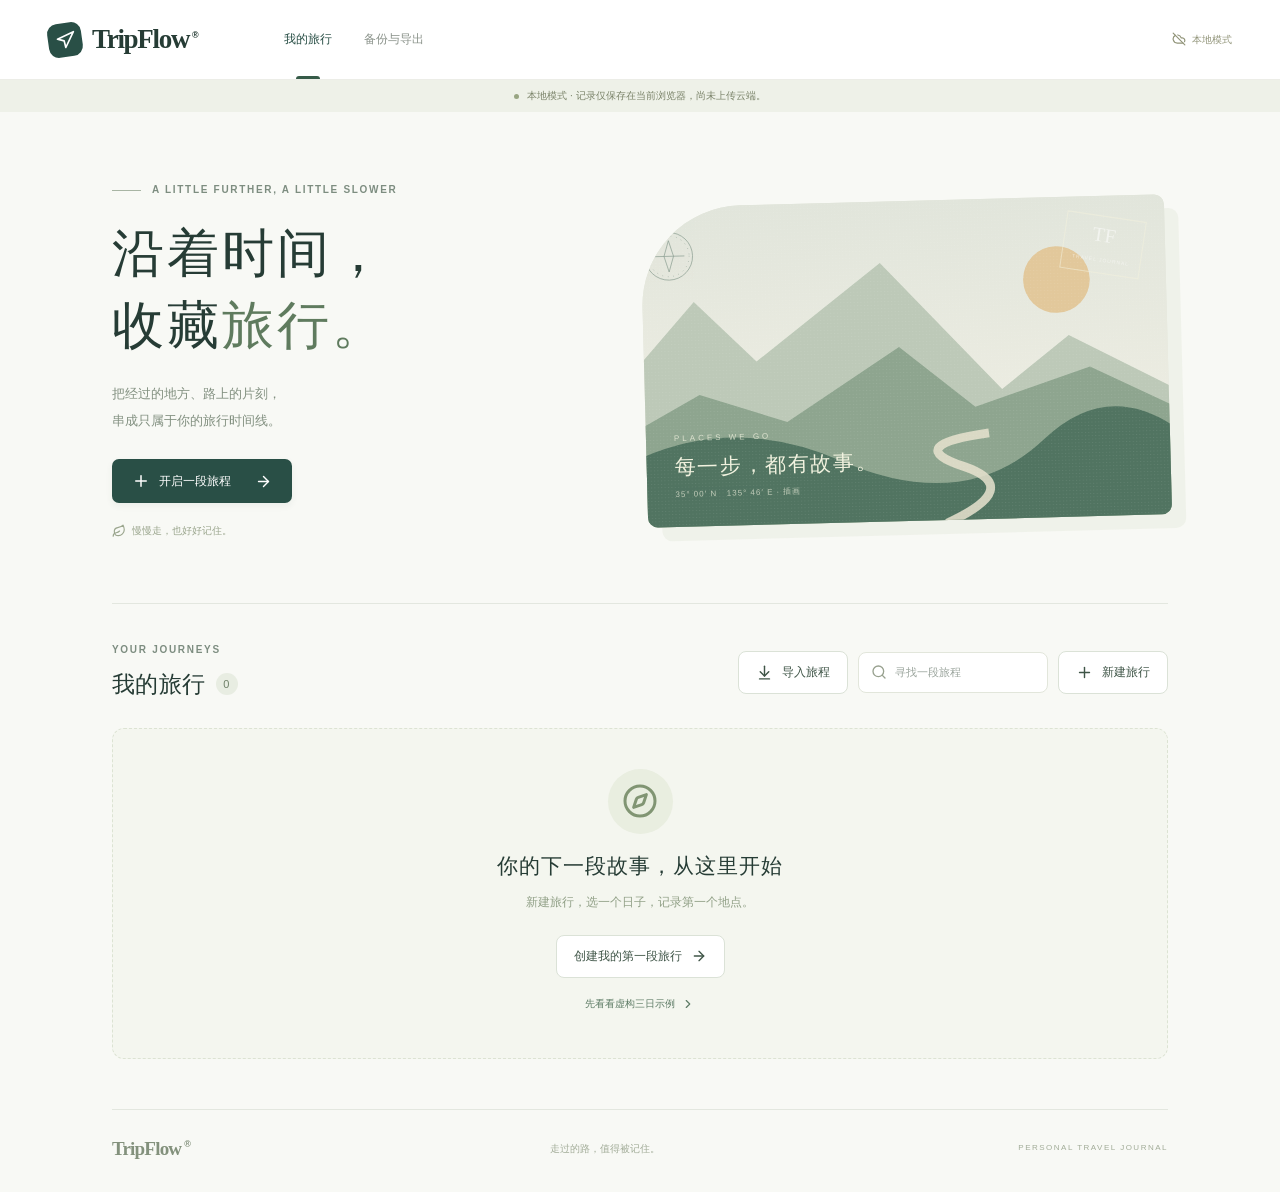
==== commit 12be1f9f: "feat: 更新 TripFlow v1.1.0 支持旅程下载收藏与离线阅读" ====
--- a/tripflow/index.html
+++ b/tripflow/index.html
@@ -1,8 +1,8 @@
-<!doctype html><html lang="zh-CN"><head><meta charset="UTF-8"/><meta name="viewport" content="width=device-width, initial-scale=1.0"/><meta name="theme-color" content="#294f46"/><meta name="description" content="TripFlow，沿着时间，收藏旅行。私人的每日旅行时间线。"/><link rel="icon" href="/tripflow/favicon.svg"/><title>TripFlow · 沿着时间，收藏旅行</title>  <script type="module" crossorigin src="/tripflow/assets/index-Bw_y4Fgg.js"></script>
+<!doctype html><html lang="zh-CN"><head><meta charset="UTF-8"/><meta name="viewport" content="width=device-width, initial-scale=1.0"/><meta name="theme-color" content="#294f46"/><meta name="description" content="TripFlow，沿着时间，收藏旅行。私人的每日旅行时间线。"/><link rel="icon" href="/tripflow/favicon.svg"/><title>TripFlow · 沿着时间，收藏旅行</title>  <script type="module" crossorigin src="/tripflow/assets/index-BFOFThja.js"></script>
   <link rel="modulepreload" crossorigin href="/tripflow/assets/react-vendor-WMYnhAEN.js">
   <link rel="modulepreload" crossorigin href="/tripflow/assets/time-vendor-Cg8xfoQg.js">
   <link rel="modulepreload" crossorigin href="/tripflow/assets/cloud-vendor-De9GV7Vy.js">
   <link rel="modulepreload" crossorigin href="/tripflow/assets/validation-vendor-CjbDRD19.js">
   <link rel="modulepreload" crossorigin href="/tripflow/assets/backup-vendor-w83gWbGJ.js">
-  <link rel="stylesheet" crossorigin href="/tripflow/assets/index-Dh1V-35g.css">
+  <link rel="stylesheet" crossorigin href="/tripflow/assets/index-8YVQPgB9.css">
 </head><body><div id="root"></div></body></html>
--- a/tripflow/assets/index-8YVQPgB9.css
+++ b/tripflow/assets/index-8YVQPgB9.css
@@ -0,0 +1 @@
+@layer properties{@supports (((-webkit-hyphens:none)) and (not (margin-trim:inline))) or ((-moz-orient:inline) and (not (color:rgb(from red r g b)))){*,:before,:after,::backdrop{--tw-rotate-x:initial;--tw-rotate-y:initial;--tw-rotate-z:initial;--tw-skew-x:initial;--tw-skew-y:initial;--tw-outline-style:solid}}}@layer theme{:root,:host{--font-sans:"Inter", "Segoe UI", "PingFang SC", "Microsoft YaHei", sans-serif;--font-mono:ui-monospace, SFMono-Regular, Menlo, Monaco, Consolas, "Liberation Mono", "Courier New", monospace;--spacing:.25rem;--default-font-family:var(--font-sans);--default-mono-font-family:var(--font-mono)}}@layer base{*,:after,:before,::backdrop{box-sizing:border-box;border:0 solid;margin:0;padding:0}::file-selector-button{box-sizing:border-box;border:0 solid;margin:0;padding:0}html,:host{-webkit-text-size-adjust:100%;tab-size:4;line-height:1.5;font-family:var(--default-font-family,-apple-system, BlinkMacSystemFont, "Segoe UI", Roboto, "Helvetica Neue", "Noto Sans", Arial, sans-serif, "Apple Color Emoji", "Segoe UI Emoji", "Segoe UI Symbol", "Noto Color Emoji");font-feature-settings:var(--default-font-feature-settings,normal);font-variation-settings:var(--default-font-variation-settings,normal);-webkit-tap-highlight-color:transparent}hr{height:0;color:inherit;border-top-width:1px}abbr:where([title]){-webkit-text-decoration:underline dotted;text-decoration:underline dotted}h1,h2,h3,h4,h5,h6{font-size:inherit;font-weight:inherit}a{color:inherit;-webkit-text-decoration:inherit;text-decoration:inherit}b,strong{font-weight:bolder}code,kbd,samp,pre{font-family:var(--default-mono-font-family,ui-monospace, SFMono-Regular, Menlo, Monaco, Consolas, "Liberation Mono", "Courier New", monospace);font-feature-settings:var(--default-mono-font-feature-settings,normal);font-variation-settings:var(--default-mono-font-variation-settings,normal);font-size:1em}small{font-size:80%}sub,sup{vertical-align:baseline;font-size:75%;line-height:0;position:relative}sub{bottom:-.25em}sup{top:-.5em}table{text-indent:0;border-color:inherit;border-collapse:collapse}:-moz-focusring:where(:not(iframe)){outline:auto}progress{vertical-align:baseline}summary{display:list-item}ol,ul,menu{list-style:none}img,svg,video,canvas,audio,iframe,embed,object{vertical-align:middle;display:block}img,video{max-width:100%;height:auto}button,input,select,optgroup,textarea{font:inherit;font-feature-settings:inherit;font-variation-settings:inherit;letter-spacing:inherit;color:inherit;opacity:1;background-color:#0000;border-radius:0}::file-selector-button{font:inherit;font-feature-settings:inherit;font-variation-settings:inherit;letter-spacing:inherit;color:inherit;opacity:1;background-color:#0000;border-radius:0}:where(select:is([multiple],[size])) optgroup{font-weight:bolder}:where(select:is([multiple],[size])) optgroup option{padding-inline-start:20px}::file-selector-button{margin-inline-end:4px}::placeholder{opacity:1}@supports (not ((-webkit-appearance:-apple-pay-button))) or (contain-intrinsic-size:1px){::placeholder{color:currentColor}@supports (color:color-mix(in lab,red,red)){::placeholder{color:color-mix(in oklab,currentcolor 50%,transparent)}}}textarea{resize:vertical}::-webkit-search-decoration{-webkit-appearance:none}::-webkit-date-and-time-value{min-height:1lh;text-align:inherit}::-webkit-datetime-edit{display:inline-flex}::-webkit-datetime-edit-fields-wrapper{padding:0}::-webkit-datetime-edit{padding-block:0}::-webkit-datetime-edit-year-field{padding-block:0}::-webkit-datetime-edit-month-field{padding-block:0}::-webkit-datetime-edit-day-field{padding-block:0}::-webkit-datetime-edit-hour-field{padding-block:0}::-webkit-datetime-edit-minute-field{padding-block:0}::-webkit-datetime-edit-second-field{padding-block:0}::-webkit-datetime-edit-millisecond-field{padding-block:0}::-webkit-datetime-edit-meridiem-field{padding-block:0}::-webkit-calendar-picker-indicator{line-height:1}:-moz-ui-invalid{box-shadow:none}button,input:where([type=button],[type=reset],[type=submit]){appearance:button}::file-selector-button{appearance:button}::-webkit-inner-spin-button{height:auto}::-webkit-outer-spin-button{height:auto}[hidden]:where(:not([hidden=until-found])){display:none!important}}@layer components;@layer utilities{.collapse{visibility:collapse}.sr-only{clip-path:inset(50%);white-space:nowrap;border-width:0;width:1px;height:1px;margin:-1px;padding:0;position:absolute;overflow:hidden}.static{position:static}.block{display:block}.contents{display:contents}.flex{display:flex}.inline{display:inline}.table{display:table}.transform{transform:var(--tw-rotate-x,) var(--tw-rotate-y,) var(--tw-rotate-z,) var(--tw-skew-x,) var(--tw-skew-y,)}.items-center{align-items:center}.justify-between{justify-content:space-between}.gap-2{gap:calc(var(--spacing) * 2)}.gap-3{gap:calc(var(--spacing) * 3)}.outline{outline-style:var(--tw-outline-style);outline-width:1px}}:root{font-family:var(--font-sans);color:#263c35;font-synthesis:none;--green:#294f46;--muted:#7b8880;--line:#e3e7df;--serif:Georgia, "Noto Serif SC", "Songti SC", "SimSun", serif;background:#f8f9f5;font-size:14px;font-weight:400;line-height:1.6}*{box-sizing:border-box}body{min-width:320px;margin:0}button,a,input,select,textarea{-webkit-tap-highlight-color:transparent}button,a{touch-action:manipulation}button{cursor:pointer;font:inherit}button:disabled,.disabled{opacity:.45;cursor:not-allowed}a{color:inherit;text-decoration:none}svg{flex-shrink:0}h1,h2,h3,p{margin:0}button{color:inherit;background:0 0;border:0}input,select,textarea{font:inherit;color:inherit}input:not([type=file]),select,textarea{background:#fff;border:1px solid #dde3d9;border-radius:9px;outline:none;width:100%;min-height:43px;padding:10px 12px}input:focus,select:focus,textarea:focus{border-color:#739687;box-shadow:0 0 0 3px #294f4610}input::placeholder,textarea::placeholder{color:#9aa49c}textarea{resize:vertical;min-height:85px}label{letter-spacing:.02em;flex-direction:column;gap:7px;font-size:12px;font-weight:600;display:flex}input,select,textarea{letter-spacing:normal;font-weight:400}button:focus-visible,a:focus-visible,summary:focus-visible{outline-offset:3px;outline:3px solid #93b4a4}::selection{background:#d6e6d9}hr{border:0;border-top:1px solid var(--line);margin:22px 0}.muted{color:var(--muted)}.small{font-size:12px}.eyebrow{letter-spacing:.17em;color:#7d8d80;align-items:center;gap:11px;font-size:10px;font-weight:600;display:flex}.tiny-line{background:#a8b5a4;width:29px;height:1px;display:inline-block}.btn{white-space:nowrap;border-radius:8px;justify-content:center;align-items:center;gap:9px;min-height:43px;padding:10px 17px;font-size:12px;font-weight:600;line-height:1.4;transition:background .18s,transform .18s;display:inline-flex}.btn:hover:not(:disabled){transform:translateY(-1px)}.btn-primary{color:#fff;background:#294f46;box-shadow:0 3px 7px #294f4610}.btn-primary:hover:not(:disabled){background:#356455}.btn-outline{color:#3f5547;background:#fff;border:1px solid #dbe2d7}.btn-outline:hover:not(:disabled){background:#f1f5ee}.btn-ghost{color:#778578;background:0 0}.btn-ghost:hover:not(:disabled){color:#294f46;background:#e9eee5}.btn-danger{color:#fff;background:#a84f45}.btn-sm{min-height:35px;padding:8px 13px;font-size:11px}.btn-icon{width:34px;min-width:34px;height:34px;min-height:34px;padding:0}.full-width{width:100%}.text-button{color:#5d7b65;align-items:center;gap:6px;font-size:12px;font-weight:600;display:inline-flex}.page-width{max-width:1140px;margin:0 auto;padding:0 42px}.site-header{background:#fff;border-bottom:1px solid #ecede7;height:80px}.header-inner{justify-content:space-between;align-items:center;gap:25px;max-width:1280px;height:100%;margin:auto;padding:0 48px;display:flex}.brand{align-items:center;gap:10px;display:flex}.brand-icon{color:#fff;background:#294f46;border-radius:10px;place-items:center;width:34px;height:34px;display:grid;transform:rotate(-8deg)}.brand-icon svg{transform:rotate(8deg)}.brand-word{letter-spacing:-1.3px;font-family:Georgia,serif;font-size:27px;font-weight:700}.brand-word>span{font-family:var(--font-sans);vertical-align:super;letter-spacing:0;margin-left:3px;font-size:9px}.site-header nav{color:#8b938b;align-items:center;gap:32px;height:100%;margin-left:60px;margin-right:auto;font-size:12px;display:flex}.site-header nav>a,.site-header nav>button{align-items:center;height:100%;display:flex;position:relative}.site-header nav .nav-active{color:#294f46;font-weight:600}.site-header nav .nav-active:after{content:"";background:#365b48;border-radius:3px 3px 0 0;width:24px;height:3px;position:absolute;bottom:0;left:calc(50% - 12px)}.header-account{align-items:center;gap:20px;display:flex}.sync-status{color:#56735c;white-space:nowrap;gap:6px;font-size:10px;display:flex}.sync-status.local{color:#919479}.account-avatar{background:#e4ebdf;border:1px solid #d6dfcc;border-radius:50%;justify-content:center;align-items:center;gap:2px;width:35px;height:35px;font-size:12px;display:flex}.mode-banner,.network-banner,.error-banner{color:#7a8369;background:#eef1e8;flex-wrap:wrap;justify-content:center;align-items:center;gap:8px;min-height:32px;padding:7px 20px;font-size:10px;display:flex}.mode-banner button{text-underline-offset:3px;align-items:center;gap:4px;text-decoration:underline;display:inline-flex}.status-dot{background:#98a582;border-radius:50%;width:5px;height:5px}.network-banner{color:#977943;background:#f8ecd4}.error-banner{color:#a25943;background:#f9eae4}.error-banner button{text-decoration:underline}.home-hero{border-bottom:1px solid var(--line);grid-template-columns:1fr 1.1fr;align-items:center;gap:55px;padding:70px 0 64px;display:grid}.hero-copy h1{font-family:var(--serif);letter-spacing:3px;margin:20px 0 18px;font-size:52px;font-weight:500;line-height:1.38}.hero-copy h1 span{color:#5f7b5e}.hero-description{color:#829080;margin-bottom:25px;font-size:13px;line-height:2.1}.hero-copy .btn{border-radius:7px;padding:13px 20px;font-size:12px}.hero-copy .btn svg:last-child{margin-left:15px}.hero-footnote{color:#9ba68e;align-items:center;gap:6px;margin-top:20px;font-size:10px;display:flex}.hero-landscape{background:#e4e7dc;border-radius:100px 10px 10px;height:320px;position:relative;overflow:hidden;transform:rotate(-1.5deg);box-shadow:14px 14px #e8ebdf80}.cover-illustration,.cover-image{object-fit:cover;width:100%;height:100%;display:block}.hero-illustration{height:100%;transform:scale(1.02)}.postcard-label{color:#f1f2df;flex-direction:column;gap:5px;display:flex;position:absolute;bottom:25px;left:28px}.postcard-label>span:first-child{letter-spacing:3px;opacity:.8;font-size:8px}.postcard-label strong{font-family:var(--serif);letter-spacing:1.6px;font-size:21px;font-weight:400}.postcard-coordinate{letter-spacing:1px;opacity:.7;font-size:8px}.postcard-stamp{color:#fff8;text-align:center;border:1px solid #f2f1dc8c;padding:8px 10px;font-family:Georgia,serif;font-size:20px;line-height:1;position:absolute;top:20px;right:23px;transform:rotate(10deg)}.postcard-stamp small{font-family:var(--font-sans);letter-spacing:1px;font-size:5px}.trips-section{padding:38px 0 50px}.section-heading{justify-content:space-between;align-items:center;gap:20px;margin-bottom:25px;display:flex}.section-heading h2{letter-spacing:.4px;align-items:center;gap:10px;margin-top:8px;font-size:23px;font-weight:600;display:flex}.count-badge{color:#6f8168;background:#e8ede2;border-radius:50%;place-items:center;width:22px;height:22px;font-size:11px;font-weight:400;display:grid}.collection-tools{align-items:center;gap:10px;display:flex}.search-field{color:#98a18f;background:#fff;border:1px solid #e2e6db;border-radius:8px;align-items:center;gap:8px;width:190px;padding-left:12px;display:flex}.search-field input:not([type=file]){box-shadow:none;background:0 0;border:0;min-height:39px;padding:8px 8px 8px 0;font-size:11px}.trip-grid{grid-template-columns:repeat(3,minmax(0,1fr));gap:24px;display:grid}.trip-card{background:#fff;border:1px solid #e2e7dc;border-radius:12px;min-width:0;transition:transform .2s,box-shadow .2s;overflow:hidden}.trip-card:hover{transform:translateY(-4px);box-shadow:0 12px 30px #233e3210}.trip-cover{height:170px;position:relative;overflow:hidden}.trip-cover .cover-illustration,.trip-cover img{transition:transform .4s}.trip-card:hover .cover-illustration,.trip-card:hover img{transform:scale(1.04)}.trip-days{letter-spacing:1px;color:#4e6651;background:#ffffffe0;border-radius:4px;padding:4px 7px;font-size:8px;font-weight:600;position:absolute;top:14px;right:14px}.trip-cover-arrow{color:#fff;background:#ffffff21;border:1px solid #ffffff73;border-radius:50%;place-items:center;width:31px;height:31px;display:grid;position:absolute;bottom:15px;right:16px}.trip-card-body{padding:19px 20px 15px}.trip-meta{color:#8d998a;letter-spacing:.6px;align-items:center;gap:6px;font-size:9px;display:flex}.trip-card h3{margin-top:9px;font-size:17px;font-weight:600;line-height:1.6}.trip-card-body>p{color:#8d9788;-webkit-line-clamp:2;-webkit-box-orient:vertical;min-height:40px;margin-top:5px;font-size:11px;line-height:1.8;display:-webkit-box;overflow:hidden}.trip-card-footer{color:#7d8c75;border-top:1px solid #edf0e7;justify-content:space-between;margin-top:17px;padding-top:12px;font-size:10px;display:flex}.trip-card-footer>span{align-items:center;gap:5px;display:flex}.empty-home{text-align:center;background:#f4f6ef;border:1px dashed #dce3d3;border-radius:12px;flex-direction:column;align-items:center;padding:40px 20px 46px;display:flex}.empty-compass{color:#819573;background:#e9eee0;border-radius:50%;place-items:center;width:65px;height:65px;margin-bottom:16px;display:grid}.empty-home h3,.empty-day h3{font-family:var(--serif);letter-spacing:1px;font-size:21px;font-weight:500}.empty-home p,.empty-day p{color:#91a087;margin:10px 0 22px;font-size:12px}.sample-link{margin-top:18px;font-size:10px;font-weight:400}.page-footer{border-top:1px solid var(--line);color:#a2ac98;justify-content:space-between;align-items:center;gap:20px;padding:24px 0 28px;font-size:10px;display:flex}.page-footer .brand-word{color:#83917c;letter-spacing:-.8px;font-size:19px}.page-footer>span:last-child{letter-spacing:1.5px;font-size:8px}.loading-card{color:#83917c;justify-content:center;align-items:center;gap:10px;min-height:220px;display:flex}.spin{animation:1.1s linear infinite spin}@keyframes spin{to{transform:rotate(360deg)}}.trip-page{padding-bottom:35px}.breadcrumbs{color:#97a08f;align-items:center;gap:12px;margin:27px 0 32px;font-size:10px;display:flex}.breadcrumbs a{color:#6d8267;align-items:center;gap:6px;display:flex}.trip-heading{justify-content:space-between;align-items:center;gap:25px;display:flex}.trip-heading h1{font-family:var(--serif);letter-spacing:1.7px;margin-top:9px;font-size:33px;font-weight:500}.trip-subtitle{color:#8a9781;flex-wrap:wrap;align-items:center;gap:18px;margin-top:12px;font-size:10px;display:flex}.trip-subtitle span,.trip-heading-actions{align-items:center;gap:5px;display:flex}.trip-description{color:#8b9782;white-space:pre-wrap;max-width:650px;margin-top:18px;font-size:12px;line-height:1.9}.day-navigation{border-bottom:1px solid var(--line);justify-content:space-between;align-items:center;gap:25px;margin-top:34px;padding-bottom:0;display:flex}.day-tabs{scrollbar-width:thin;gap:7px;padding-bottom:14px;display:flex;overflow-x:auto}.day-tabs button{color:#a0a994;border:1px solid #0000;border-radius:9px;flex-direction:column;justify-content:center;align-items:center;min-width:76px;padding:10px 15px;transition:background .2s;display:flex}.day-tabs button>span{letter-spacing:1px;font-size:8px}.day-tabs button>strong{margin:1px 0;font-size:18px;font-weight:500}.day-tabs button>small{font-size:9px}.day-tabs button.active{color:#fff;background:#294f46;box-shadow:0 4px 8px #294f4615}.day-tabs button:hover:not(.active){background:#eaf0e2}.day-route-button{flex-shrink:0;align-self:center;margin-bottom:14px}.daily-content{max-width:810px;margin:32px auto 0}.daily-heading{justify-content:space-between;align-items:center;gap:20px;display:flex}.daily-heading h2{letter-spacing:.8px;margin-top:5px;font-size:23px;font-weight:500}.daily-heading h2>span{color:#97a08e;letter-spacing:0;margin-left:12px;font-size:12px;font-weight:400}.date-controls{align-items:center;gap:3px;display:flex}.date-picker-label{color:#9aa491;flex-direction:row;align-items:center;gap:5px;display:flex}.date-picker-label input:not([type=file]){background:0 0;border:0;max-width:125px;min-height:34px;padding:6px;font-size:10px}.daily-stats{color:#9ca691;border-bottom:1px solid #e8ece1;flex-wrap:wrap;align-items:center;gap:25px;margin-bottom:25px;padding:15px 0 21px;font-size:10px;display:flex}.daily-stats>span{align-items:center;gap:5px;display:flex}.daily-stats strong{color:#63755a;font-weight:500}.day-connection{color:#87967b;text-align:left;background:#edf1e7;border-radius:7px;align-items:center;gap:7px;width:100%;margin:15px 0 25px;padding:10px 14px;font-size:10px;display:flex}.day-connection>span:last-child,.day-connection.next>span:nth-child(2){color:#9ba68e;white-space:nowrap;margin-left:auto;font-size:9px}.day-connection.next{margin-top:23px;margin-bottom:0}.timeline{margin-top:20px;position:relative}.timeline:before{content:"";background:#dce4d2;width:1px;position:absolute;top:16px;bottom:25px;left:98px}.timeline-item{grid-template-columns:73px 28px minmax(0,1fr);gap:11px;margin-bottom:18px;scroll-margin-top:45px;display:grid;position:relative}.timeline-time{font-variant-numeric:tabular-nums;flex-direction:column;align-items:flex-end;padding-top:15px;line-height:1.5;display:flex}.timeline-time strong{letter-spacing:.2px;font-size:16px;font-weight:500}.timeline-time>span{color:#95a08d;font-size:11px}.timeline-time small{color:#aab19f;margin-top:7px;font-size:9px}.timeline-dot{color:#6f865e;z-index:1;background:#e5ecdb;border:4px solid #f8f9f5;border-radius:50%;place-items:center;width:28px;height:28px;margin-top:16px;display:grid;position:relative}.transport .timeline-dot{color:#9d926c;background:#eee9d9}.moment .timeline-dot{color:#8e83a3;background:#ebe6ee}.entry-card{background:#fff;border:1px solid #e2e7dc;border-radius:10px;padding:14px 20px 18px;box-shadow:0 2px 3px #233e3202}.transport .entry-card{background:#f1f3ec;border-color:#e4e8dd;padding-top:8px;padding-bottom:12px}.moment .entry-card{background:#fcfbfd}.entry-topline{justify-content:space-between;align-items:center;height:27px;margin-bottom:3px;display:flex}.entry-type{color:#879475;letter-spacing:.5px;background:#edf1e7;border-radius:4px;padding:2px 7px;font-size:9px;display:inline-flex}.entry-type.transport{color:#8f8c62;background:#e9e9db}.entry-type.moment{color:#97869f;background:#f0ebf3}.entry-actions{gap:1px;margin-right:-8px;display:flex}.entry-actions .btn-icon{color:#a8b09d;width:29px;min-width:29px;height:29px;min-height:29px}.entry-card h3{letter-spacing:.2px;margin-top:3px;font-size:17px;font-weight:500}.transport .entry-card h3{font-size:14px}.entry-place{color:#6e8665;text-align:left;align-items:center;gap:5px;margin-top:7px;font-size:11px;display:flex}.entry-place svg:last-child{opacity:.45}.entry-notes{color:#8c9982;white-space:pre-wrap;overflow-wrap:anywhere;margin-top:12px;font-size:12px;line-height:1.9}.transport .entry-notes{margin-top:8px;font-size:11px}.transport-stations{color:#7f8d73;flex-wrap:wrap;align-items:center;gap:8px;margin-top:5px;font-size:11px;display:flex}.transport-stations button{text-align:left;text-underline-offset:3px;-webkit-text-decoration:underline #cbd3c0;text-decoration:underline #cbd3c0}.line-label{color:#889573;align-items:center;gap:5px;margin-top:5px;font-size:10px;display:inline-flex}.estimate-line{color:#81916f;flex-wrap:wrap;gap:12px;margin-top:9px;font-size:10px;display:flex}.estimate-line span{color:#a5ac97}.entry-photos{margin-top:14px}.entry-photos summary{color:#a0aa95;cursor:pointer;align-items:center;gap:5px;font-size:10px;list-style:none;display:flex}.entry-photos summary:after{content:"⌄";margin-left:3px}.photo-strip{gap:8px;margin-top:9px;display:flex;overflow-x:auto}.photo-thumb{color:#9ba78c;background:#edf1e6;border-radius:6px;flex-shrink:0;place-items:center;width:105px;height:78px;padding:0;display:grid;overflow:hidden}.photo-thumb img{object-fit:cover;width:100%;height:100%}.photo-thumb>span{flex-direction:column;align-items:center;gap:4px;font-size:9px;display:flex}.cross-day,.overlap-warning{color:#8a9779;align-items:center;gap:5px;margin-top:8px;font-size:10px;display:flex}.overlap-warning{color:#b29458}.timezone-detail{color:#a0ab92;margin-top:9px;font-size:9px;line-height:1.8}.timeline-gap{color:#a7af9c;align-items:center;gap:8px;padding:3px 0 17px 123px;font-size:9px;display:flex;position:relative}.timeline-gap>span:first-child{color:#a0a78f}.timeline-gap button{background:#e9ede1;border-radius:50%;place-items:center;width:19px;height:19px;display:grid}.add-timeline{color:#809272;background:#f2f5ec;border:1px dashed #d9e2cd;border-radius:8px;align-items:center;gap:10px;width:calc(100% - 113px);margin-left:113px;padding:15px 18px;font-size:12px;display:flex}.add-timeline>span{background:#e3ead8;border-radius:50%;place-items:center;width:23px;height:23px;display:grid}.add-timeline small{color:#a6b093;margin-left:auto;font-size:9px}.daily-footer{border-top:1px solid var(--line);color:#a8b09b;justify-content:space-between;align-items:center;gap:15px;margin-top:20px;padding:19px 0;font-size:10px;display:flex}.daily-footer .btn{font-size:10px}.empty-day{text-align:center;z-index:1;background:#f8f9f5;flex-direction:column;align-items:center;padding:45px 20px;display:flex;position:relative}.empty-day:before{content:"";pointer-events:none;border:1px dashed #dce3d3;border-radius:10px;position:absolute;inset:0}.empty-day h3{font-size:20px}.dialog-overlay{-webkit-backdrop-filter:blur(5px);backdrop-filter:blur(5px);z-index:100;background:#172e2766;animation:.17s ease-out fade;position:fixed;inset:0}.dialog-content{z-index:101;background:#fcfdf9;border:1px solid #edf0e8;border-radius:16px;outline:none;width:min(580px,100vw - 32px);max-height:90dvh;animation:.17s ease-out fade;position:fixed;top:50%;left:50%;overflow:auto;transform:translate(-50%,-50%);box-shadow:0 25px 100px #1d382c44}.dialog-wide{width:min(920px,100vw - 32px)}.dialog-header{z-index:3;background:#fcfdf9;border-bottom:1px solid #e8eddf;justify-content:space-between;align-items:center;gap:15px;padding:25px 27px 20px;display:flex;position:sticky;top:0}.dialog-header h2{font-family:var(--serif);letter-spacing:.7px;font-size:23px;font-weight:500}.dialog-header p{margin-top:7px;font-size:11px;line-height:1.7}.form-body{flex-direction:column;gap:18px;padding:23px 27px 25px;display:flex}.form-body form{flex-direction:column;gap:18px;display:flex}.form-fieldset{border:0;flex-direction:column;gap:17px;min-width:0;margin:0;padding:0;display:flex}.form-grid{grid-template-columns:minmax(0,1fr) minmax(0,1fr);gap:15px;display:grid}.span-2{grid-column:span 2}.form-footer{border-top:1px solid var(--line);justify-content:space-between;align-items:center;gap:15px;margin-top:7px;padding-top:19px;display:flex}.notice{color:#928158;overflow-wrap:anywhere;white-space:pre-wrap;background:#f1efdf;border:1px solid #e7e4cf;border-radius:7px;padding:11px 14px;font-size:11px;line-height:1.8}.notice.error{color:#ae6954;background:#f8ece7;border-color:#eddbd4}.notice.success{color:#6c865a;background:#edf3e7;border-color:#dce8d0}.notice p+p{margin-top:8px}.notice .btn{margin-top:10px}.cover-options{grid-template-columns:repeat(4,1fr);gap:10px;display:grid}.cover-option{color:#fff;border:2px solid #0000;border-radius:7px;justify-content:space-between;align-items:flex-end;height:61px;padding:9px 10px;font-size:11px;display:flex;box-shadow:inset 0 -25px 35px #23433233}.cover-mountain{background:linear-gradient(150deg,#dae1cf,#6b8b70)}.cover-coast{background:linear-gradient(150deg,#d7e1d9,#6f9fa2)}.cover-city{background:linear-gradient(150deg,#dfd8bf,#829273)}.cover-forest{background:linear-gradient(150deg,#c6d5b8,#456d53)}.cover-option.selected{border-color:#294f46}.segmented{background:#edf1e7;border-radius:9px;gap:3px;padding:4px;display:flex}.segmented button{color:#8d9b7e;white-space:nowrap;border-radius:6px;flex:1;justify-content:center;align-items:center;gap:6px;padding:9px 4px;font-size:11px;display:flex}.segmented button.active{color:#42623f;background:#fff;box-shadow:0 2px 5px #294f4608}.location-control{flex-direction:column;gap:7px;display:flex}.location-row{gap:7px;display:flex}.location-row select{flex:1;min-width:0;font-size:12px}.location-row .btn{padding:8px 12px}.transfer-arrow{color:#a2ac94;justify-content:center;margin-top:-8px;margin-bottom:-8px;display:flex;transform:rotate(90deg)}.walk-panel{background:#edf3e6;border:1px solid #e1e9d5;border-radius:9px;flex-direction:column;gap:12px;padding:15px;display:flex}.walk-panel strong{align-items:center;gap:6px;font-size:12px;font-weight:500;display:flex}.walk-panel label{max-width:175px;font-size:10px}.walk-panel p{font-size:10px;line-height:1.8}.walk-panel .route-estimate{color:#4f7248;font-size:13px}.section-label{justify-content:space-between;align-items:center;font-size:12px;font-weight:500;display:flex}.upload-label{color:#6e8c61;cursor:pointer;flex-direction:row;align-items:center;gap:6px;font-size:11px;display:inline-flex}.upload-label input{display:none}.photo-edit-grid{grid-template-columns:repeat(3,minmax(0,1fr));gap:12px;display:grid}.photo-edit-grid>div{min-width:0;position:relative}.photo-edit-grid img,.photo-edit-grid .photo-thumb{object-fit:cover;border-radius:7px;width:100%;height:95px}.photo-edit-grid input:not([type=file]){min-height:30px;margin-top:5px;padding:6px 8px;font-size:10px}.remove-photo{color:#9b8b77;background:#fff;border-radius:50%;place-items:center;width:21px;height:21px;display:grid;position:absolute;top:4px;right:4px}.map-search{color:#8a9f7c;background:#fff;border:1px solid #dae3d1;border-radius:9px;align-items:center;gap:10px;margin:20px 25px 12px;padding-left:14px;display:flex}.map-search input:not([type=file]){box-shadow:none;border:0;font-size:13px}.map-search select{border:0;width:85px;padding:8px;font-size:10px}.map-search>svg:last-child{margin-right:13px}.map-search+.notice,.dialog-content>.notice{margin:10px 25px}.place-results{max-height:195px;margin:0 25px 12px;overflow:auto}.place-results>button{text-align:left;color:#6d8660;border-radius:6px;align-items:center;gap:10px;width:100%;padding:9px 11px;font-size:12px;display:flex}.place-results>button:hover{background:#edf2e7}.place-results>button>span{flex:1}.place-results small{color:#a2ad95;margin-top:2px;font-size:9px;display:block}.place-results strong{font-weight:500}.place-results .eyebrow{margin:12px 0 6px;font-size:8px}.map-frame{border:1px solid #dae3d1;border-radius:10px;margin:16px 25px;position:relative;overflow:hidden}.leaflet-map{width:100%;height:350px;font-family:var(--font-sans);z-index:0;background-image:linear-gradient(#aabb9630 1px,#0000 1px),linear-gradient(90deg,#aabb9630 1px,#0000 1px);background-size:35px 35px;background-color:#edf0e5!important}.leaflet-container .leaflet-control-attribution{background:#fffd;font-size:8px}.number-marker>span{color:#fff;background:#294f46;border:2px solid #fff;border-radius:50% 50% 50% 0;place-items:center;width:30px;height:30px;font-size:12px;display:grid;transform:rotate(-45deg);box-shadow:0 2px 5px #233e3233}.number-marker>span.station{background:#a28e65;border-radius:5px;transform:none}.number-marker>span:not(.station){border-radius:50%;font-style:normal;transform:none}.map-manual{padding:0 25px 25px}.map-manual input{min-height:37px;font-size:12px}.map-manual .form-footer{margin-top:20px}.map-manual .form-grid{gap:11px}.map-manual label{font-size:10px}.map-legend{color:#92a082;flex-wrap:wrap;gap:12px;padding:0 25px 22px;font-size:9px;display:flex}.map-legend>span{align-items:center;gap:5px;display:flex}.legend-line{background:#2a7766;width:20px;height:3px;display:inline-block}.legend-line.gps{background:#9874a6}.legend-line.dashed{background:0 0;border-top:2px dashed #988369;height:0}.map-empty{z-index:1;white-space:nowrap;color:#819071;pointer-events:none;background:#ffffffdc;border-radius:8px;padding:14px 20px;font-size:12px;position:absolute;top:50%;left:50%;transform:translate(-50%,-50%)}.photo-viewer{text-align:center;padding:25px}.photo-large{background:#eff2e9;width:100%;height:auto;min-height:200px;max-height:60vh}.photo-large img{object-fit:contain;width:100%;height:auto;max-height:60vh}.photo-viewer p{margin-top:15px;font-size:13px}.backup-option{color:#76906a;align-items:center;gap:14px;display:flex}.backup-option>div{flex:1}.backup-option strong{color:#4b6845;font-size:13px;font-weight:500}.backup-option p{margin-top:5px;font-size:10px;line-height:1.8}.backup-import{color:#7b986c;cursor:pointer;background:#f0f5e9;border:1px dashed #cfdcc1;border-radius:9px;align-items:center;padding:24px;position:relative}.backup-import input{opacity:0;cursor:pointer;width:100%;height:100%;position:absolute;inset:0}.auth-art{color:#839b71;background:#edf2e5;border-radius:9px;justify-content:center;align-items:center;gap:12px;height:110px;font-size:12px;display:flex}.overview-actions{flex-wrap:wrap;gap:8px;display:flex}.overview-stats{background:#edf2e6;border-radius:7px;margin:20px 0;padding:15px;font-size:11px}.report-entry{border-bottom:1px solid var(--line);break-inside:avoid;padding:18px 0}.report-entry small{color:#8b9b80;font-size:10px}.report-entry h3{margin-top:8px;font-size:16px;font-weight:500}.report-entry p{color:#8d9b80;white-space:pre-wrap;margin-top:6px;font-size:12px}.print-report>h2{font-family:var(--serif);font-size:27px}.print-report>p{white-space:pre-wrap;margin-top:10px;font-size:12px}.toast{z-index:150;color:#fff;background:#294f46;border-radius:9px;align-items:center;gap:10px;max-width:calc(100vw - 32px);padding:13px 16px;font-size:12px;animation:.2s fade;display:flex;position:fixed;bottom:30px;left:50%;transform:translate(-50%);box-shadow:0 10px 30px #193c3230}.toast>span{overflow-wrap:anywhere;min-width:0}.toast button{color:#c7d6be;place-items:center;margin-left:8px;display:grid}.loading-overlay{z-index:140;color:#7c976a;background:#f4f8edee;justify-content:center;align-items:center;gap:12px;display:flex;position:fixed;inset:0}.fatal-error{color:#638259;flex-direction:column;justify-content:center;align-items:center;gap:18px;min-height:100vh;display:flex}.sr-only{clip:rect(0,0,0,0);white-space:nowrap;border:0;width:1px;height:1px;margin:-1px;padding:0;overflow:hidden;position:absolute!important}@keyframes fade{0%{opacity:0}to{opacity:1}}@media(min-width:1400px){.home-hero{padding-top:85px;padding-bottom:80px}.hero-landscape{height:350px}.hero-copy h1{font-size:56px}}@media(max-width:950px){.header-inner{padding:0 28px}.site-header nav{gap:25px;margin-left:25px}.page-width{padding-left:28px;padding-right:28px}.home-hero{gap:30px;padding-top:50px;padding-bottom:50px}.hero-copy h1{font-size:43px}.hero-landscape{height:290px}.trip-grid{grid-template-columns:repeat(2,minmax(0,1fr))}.trip-heading h1{font-size:28px}}@media(max-width:640px){:root{font-size:14px}.site-header{height:65px}.header-inner{gap:10px;padding:0 18px}.brand-word{font-size:24px}.brand-icon{width:30px;height:30px}.site-header nav{display:none}.header-account{gap:10px}.sync-status{gap:3px;font-size:9px}.header-account .btn{padding:8px 10px}.page-width{padding-left:20px;padding-right:20px}.mode-banner{gap:4px;padding-left:15px;padding-right:15px;font-size:9px;line-height:1.8}.mode-banner button{font-size:9px}.home-hero{flex-direction:column;align-items:stretch;gap:35px;padding:35px 0 30px;display:flex}.hero-copy .eyebrow{letter-spacing:.14em;font-size:8px}.hero-copy h1{letter-spacing:3px;margin:17px 0 14px;font-size:41px;line-height:1.4}.hero-description{margin-bottom:21px;font-size:12px}.hero-copy{position:relative}.hero-footnote{font-size:8px;position:absolute;bottom:10px;right:0}.hero-copy .btn svg:last-child{margin-left:3px}.hero-landscape{border-radius:70px 9px 9px;height:195px;margin-right:7px;transform:rotate(-1deg);box-shadow:7px 7px #e8ebdf80}.postcard-label{bottom:19px;left:23px}.postcard-label strong{font-size:18px}.postcard-label>span:first-child{font-size:7px}.postcard-coordinate{font-size:6px}.postcard-stamp{padding:7px;font-size:14px;top:15px;right:16px}.trips-section{padding:29px 0 34px}.section-heading{flex-wrap:wrap;gap:16px;margin-bottom:20px}.section-heading h2{margin-top:5px;font-size:21px}.section-heading .eyebrow{font-size:8px}.collection-tools{justify-content:space-between;width:100%}.search-field{flex:1;width:0}.collection-tools .btn{min-height:39px;padding:9px 12px;font-size:11px}.trip-grid{grid-template-columns:1fr;gap:20px}.trip-cover{height:190px}.trip-card-body{padding:18px 19px 15px}.trip-card h3{font-size:18px}.trip-meta{font-size:10px}.trip-card-body>p{font-size:12px}.trip-card-footer{font-size:11px}.empty-home{padding:30px 17px}.empty-home h3{font-size:19px}.empty-home p{font-size:11px;line-height:1.9}.empty-home .btn{font-size:11px}.page-footer{gap:10px;padding:20px 0;font-size:9px}.page-footer>span:last-child{display:none}.breadcrumbs{white-space:nowrap;margin:20px 0 23px;font-size:9px;overflow:hidden}.breadcrumbs>span:last-child{text-overflow:ellipsis;overflow:hidden}.trip-heading{display:block}.trip-heading h1{letter-spacing:1px;font-size:28px;line-height:1.5}.trip-heading .eyebrow{font-size:8px}.trip-subtitle{gap:7px 13px;margin-top:9px;font-size:9px}.trip-heading-actions{margin-top:16px}.trip-heading-actions .btn-sm{min-height:34px;font-size:10px}.trip-description{margin-top:11px;font-size:11px;line-height:1.9}.day-navigation{flex-direction:column;align-items:stretch;gap:10px;margin-top:25px}.day-tabs{gap:6px;padding-bottom:3px}.day-tabs button{min-width:67px;padding:9px 12px}.day-tabs button strong{font-size:17px}.day-tabs button small{font-size:8px}.day-route-button{align-self:flex-end;min-height:35px;margin-bottom:12px;padding:8px 12px;font-size:10px}.daily-content{margin-top:22px}.daily-heading{gap:4px}.daily-heading h2{font-size:20px}.daily-heading h2>span{margin:2px 0 0;font-size:10px;display:block}.daily-heading .eyebrow{font-size:8px}.date-controls .btn-icon{width:28px;min-width:28px}.date-picker-label{gap:0}.date-picker-label svg{display:none}.date-picker-label input:not([type=file]){max-width:104px;padding:5px 0;font-size:9px}.daily-stats{gap:9px 16px;margin-bottom:18px;padding:14px 0 16px;font-size:9px}.daily-stats svg{width:13px}.daily-stats>span{gap:4px}.daily-stats>span:nth-child(3){max-width:47%}.timeline{margin-top:13px}.timeline:before{left:64px}.timeline-item{grid-template-columns:45px 24px minmax(0,1fr);gap:7px;margin-bottom:14px}.timeline-time{padding-top:15px}.timeline-time strong{font-size:13px}.timeline-time>span{font-size:10px}.timeline-time small{text-align:right;margin-top:6px;font-size:8px;line-height:1.6}.timeline-dot{border-width:3px;width:24px;height:24px;margin-top:15px}.timeline-dot svg{width:12px}.entry-card{border-radius:9px;padding:11px 12px 14px}.entry-card h3{overflow-wrap:anywhere;font-size:15px;line-height:1.6}.transport .entry-card{padding:9px 12px 12px}.transport .entry-card h3{font-size:13px}.entry-type{padding:2px 5px;font-size:8px}.entry-topline{height:24px}.entry-actions{gap:0;margin-right:-5px}.entry-actions .btn-icon{width:26px;min-width:26px;height:28px;min-height:28px}.entry-actions svg{width:13px}.entry-place,.transport-stations{gap:4px;font-size:10px;line-height:1.8}.entry-notes{margin-top:8px;font-size:11px}.transport .entry-notes{font-size:10px}.timeline-gap{gap:6px;padding:0 0 12px 84px;font-size:8px}.photo-thumb{width:84px;height:65px}.entry-photos{margin-top:9px}.entry-photos summary{font-size:9px}.timezone-detail{overflow-wrap:anywhere;font-size:8px}.cross-day,.overlap-warning{align-items:flex-start;gap:3px;font-size:8px}.estimate-line{gap:3px 7px;font-size:8px}.line-label{font-size:9px}.add-timeline{flex-wrap:wrap;gap:7px;width:calc(100% - 77px);margin-left:77px;padding:14px 10px;font-size:11px}.add-timeline small{width:100%;margin-left:30px;font-size:8px}.add-timeline>span{width:22px;height:22px}.day-connection{align-items:flex-start;gap:4px;margin-bottom:18px;padding:9px;font-size:8px}.day-connection>span:first-of-type{flex:1}.day-connection>span:last-child,.day-connection.next>span:nth-child(2){font-size:7px}.daily-footer{font-size:8px}.daily-footer .btn{padding:8px;font-size:9px}.empty-day{padding:35px 13px}.empty-day h3{font-size:18px}.empty-day p{font-size:10px;line-height:1.9}.dialog-content{border-radius:12px;width:calc(100vw - 16px);max-height:95dvh}.dialog-wide{width:calc(100vw - 16px)}.dialog-header{gap:7px;padding:18px 17px 15px}.dialog-header h2{font-size:21px}.dialog-header p{font-size:10px;line-height:1.8}.form-body{gap:17px;padding:19px 17px 21px}.form-grid{gap:11px}.form-grid input{min-width:0;padding:9px 7px;font-size:12px}.form-grid label{min-width:0}.form-footer{gap:10px}.form-footer .small{font-size:9px}.segmented button{gap:4px;padding:9px 2px;font-size:10px}.segmented svg{width:14px}.location-row .btn{gap:4px;padding:8px;font-size:10px}.location-row select{padding:9px 7px;font-size:11px}.walk-panel{padding:12px}.walk-panel .btn{min-height:36px;padding:8px 10px;font-size:10px}.walk-panel strong{font-size:11px}.photo-edit-grid{gap:9px}.photo-edit-grid img,.photo-edit-grid .photo-thumb{height:75px}.photo-edit-grid input:not([type=file]){padding:5px;font-size:9px}.map-search{gap:5px;margin:15px 15px 10px;padding-left:9px}.map-search input:not([type=file]){padding-left:5px;padding-right:2px;font-size:12px}.map-search select{width:68px;padding:8px 3px;font-size:9px}.place-results{max-height:150px;margin:0 15px 10px}.place-results>button{font-size:11px}.dialog-content>.notice{margin:10px 15px;font-size:10px}.map-frame{margin:13px 15px}.leaflet-map{height:310px}.map-manual{padding:0 15px 20px}.map-legend{gap:9px;padding:0 15px 17px;font-size:8px}.map-empty{font-size:10px}.photo-viewer{padding:17px}.backup-option{gap:10px}.backup-option>svg{width:20px}.backup-option .btn{min-height:34px;padding:8px 10px;font-size:10px}.backup-option strong{font-size:12px}.backup-option p{font-size:9px}.backup-import{padding:20px 10px}.backup-import .small{font-size:9px}.toast{min-width:270px;padding:11px 13px;font-size:11px;bottom:16px}.overview-actions .btn{padding:8px 11px;font-size:10px}.cover-options{gap:7px}.cover-option{height:56px;padding:7px;font-size:10px}}@media(prefers-reduced-motion:reduce){*,:before,:after{scroll-behavior:auto!important;transition-duration:.01ms!important;animation-duration:.01ms!important}}.mobile-backup{display:none}@media(max-width:640px){.mobile-backup{color:#809172;background:#fff;border-bottom:1px solid #edf1e6;justify-content:center;align-items:center;gap:6px;width:100%;min-height:34px;padding:7px;font-size:10px;display:flex}}@media print{body *{visibility:hidden!important}body .print-report,body .print-report *{visibility:visible!important}.dialog-overlay,.dialog-header,.overview-actions{display:none!important}.dialog-content{width:100%!important;max-height:none!important;box-shadow:none!important;border:0!important;position:absolute!important;inset:0!important;overflow:visible!important;transform:none!important}.print-report{color:#000;width:100%;padding:20px;top:0;left:0;position:absolute!important}.report-entry{break-inside:avoid}.print-report h2{font-size:24px}body{background:#fff}.print-report>p{color:#444}}.trip-heading-actions{flex-wrap:wrap}.archive-steps{padding-left:22px;line-height:1.9}.archive-filename{overflow-wrap:anywhere}@property --tw-rotate-x{syntax:"*";inherits:false}@property --tw-rotate-y{syntax:"*";inherits:false}@property --tw-rotate-z{syntax:"*";inherits:false}@property --tw-skew-x{syntax:"*";inherits:false}@property --tw-skew-y{syntax:"*";inherits:false}@property --tw-outline-style{syntax:"*";inherits:false;initial-value:solid}
